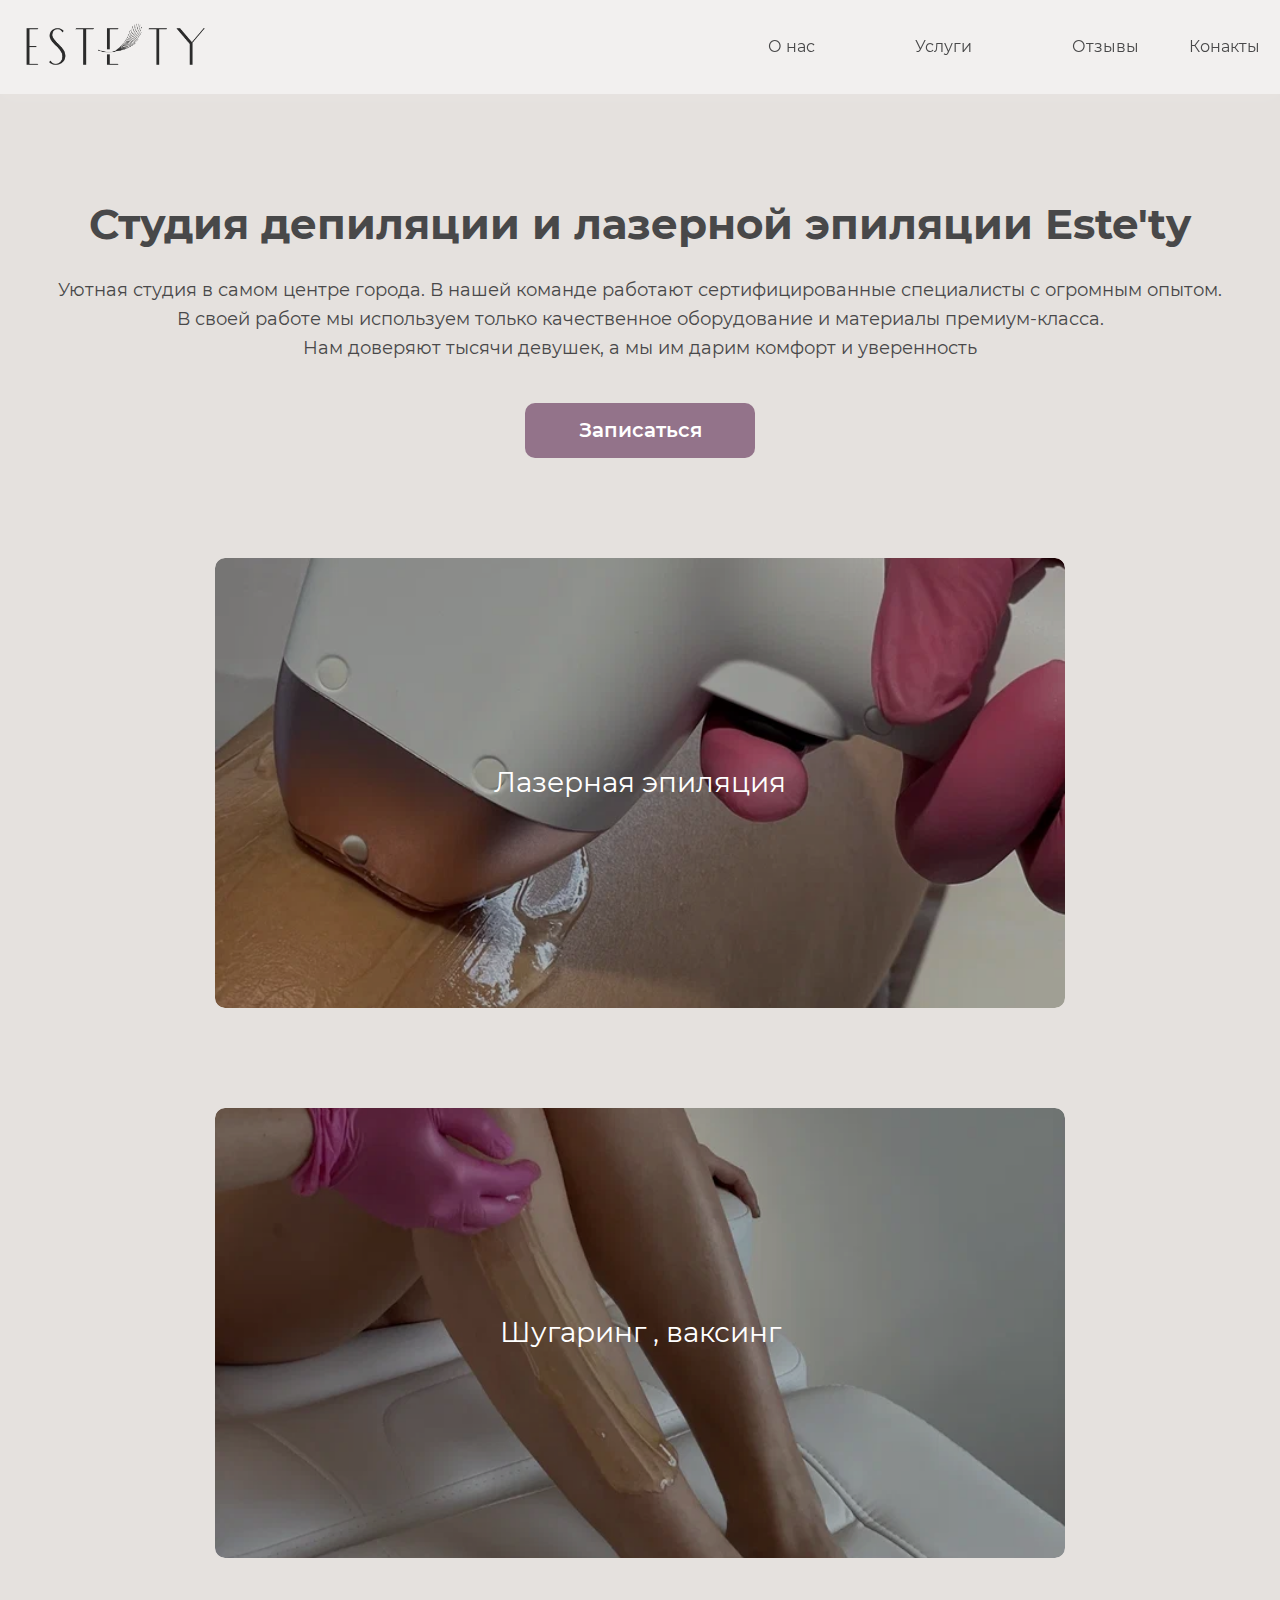
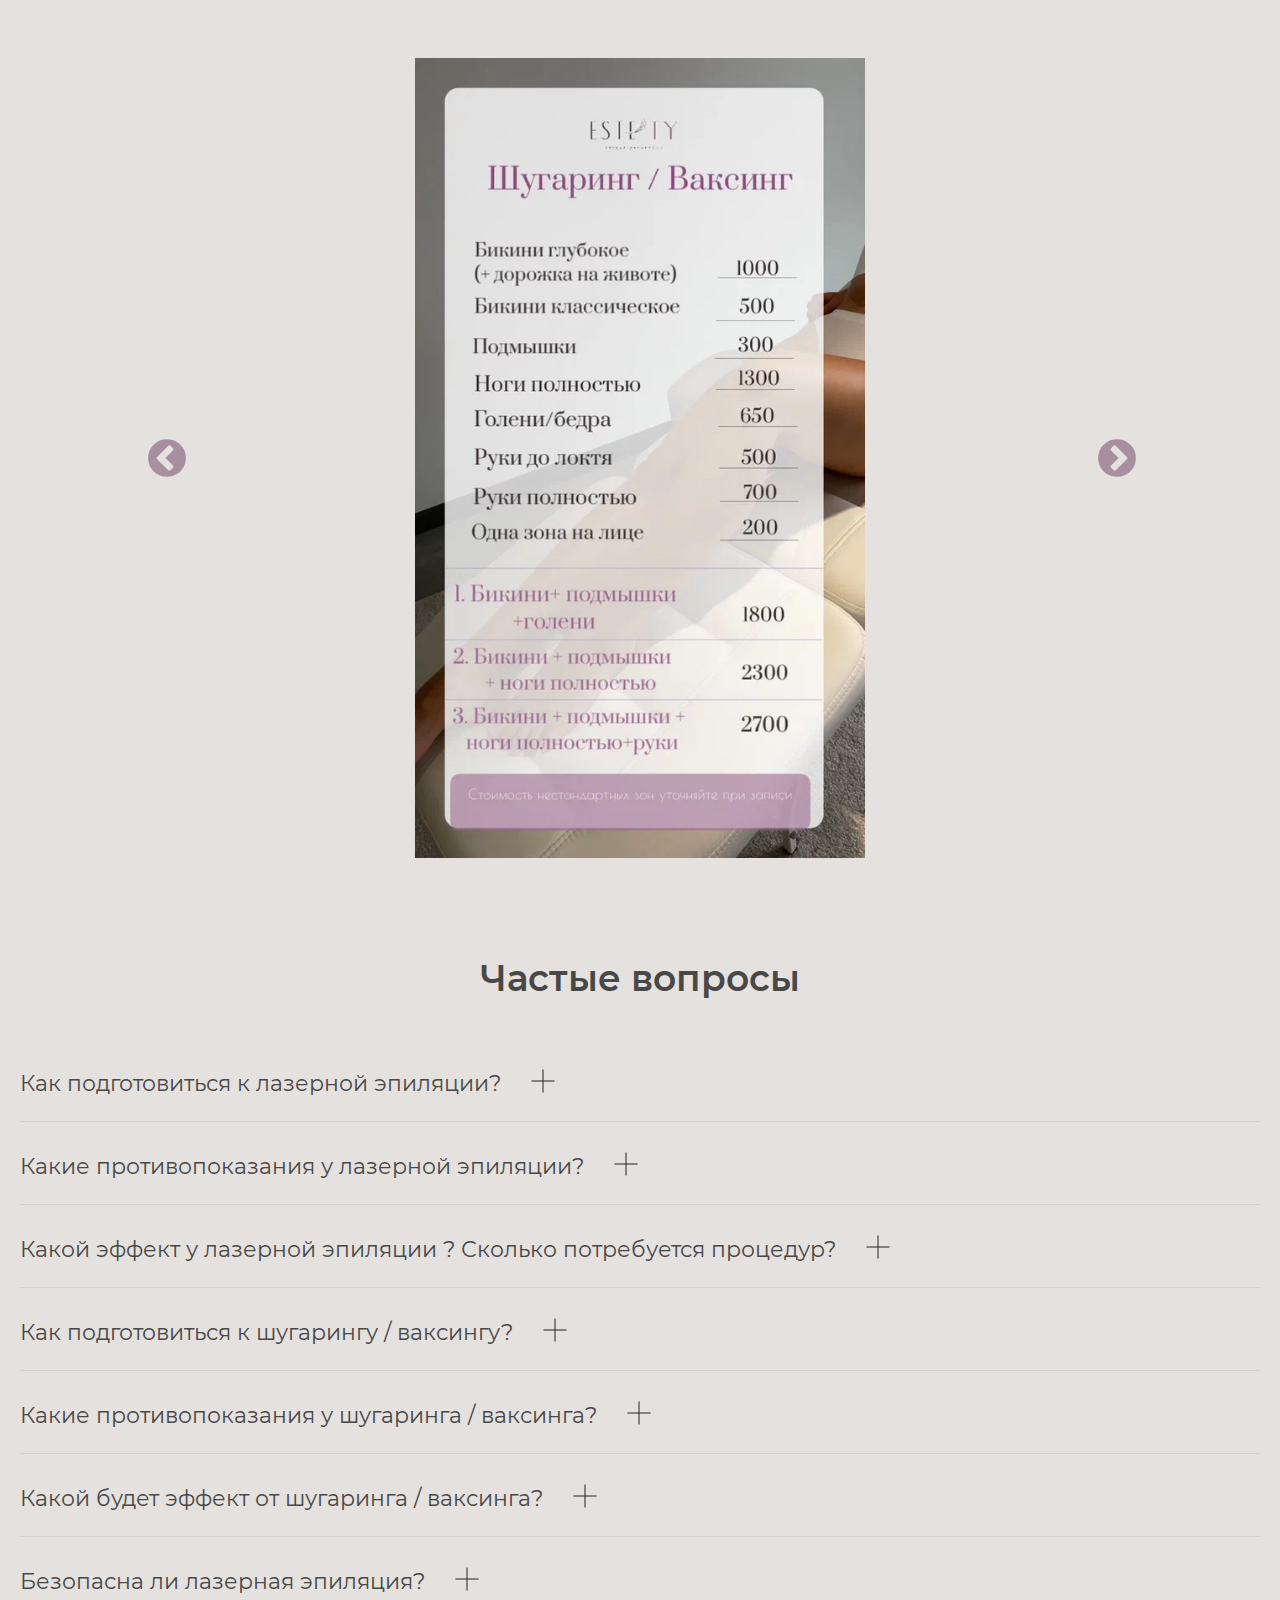
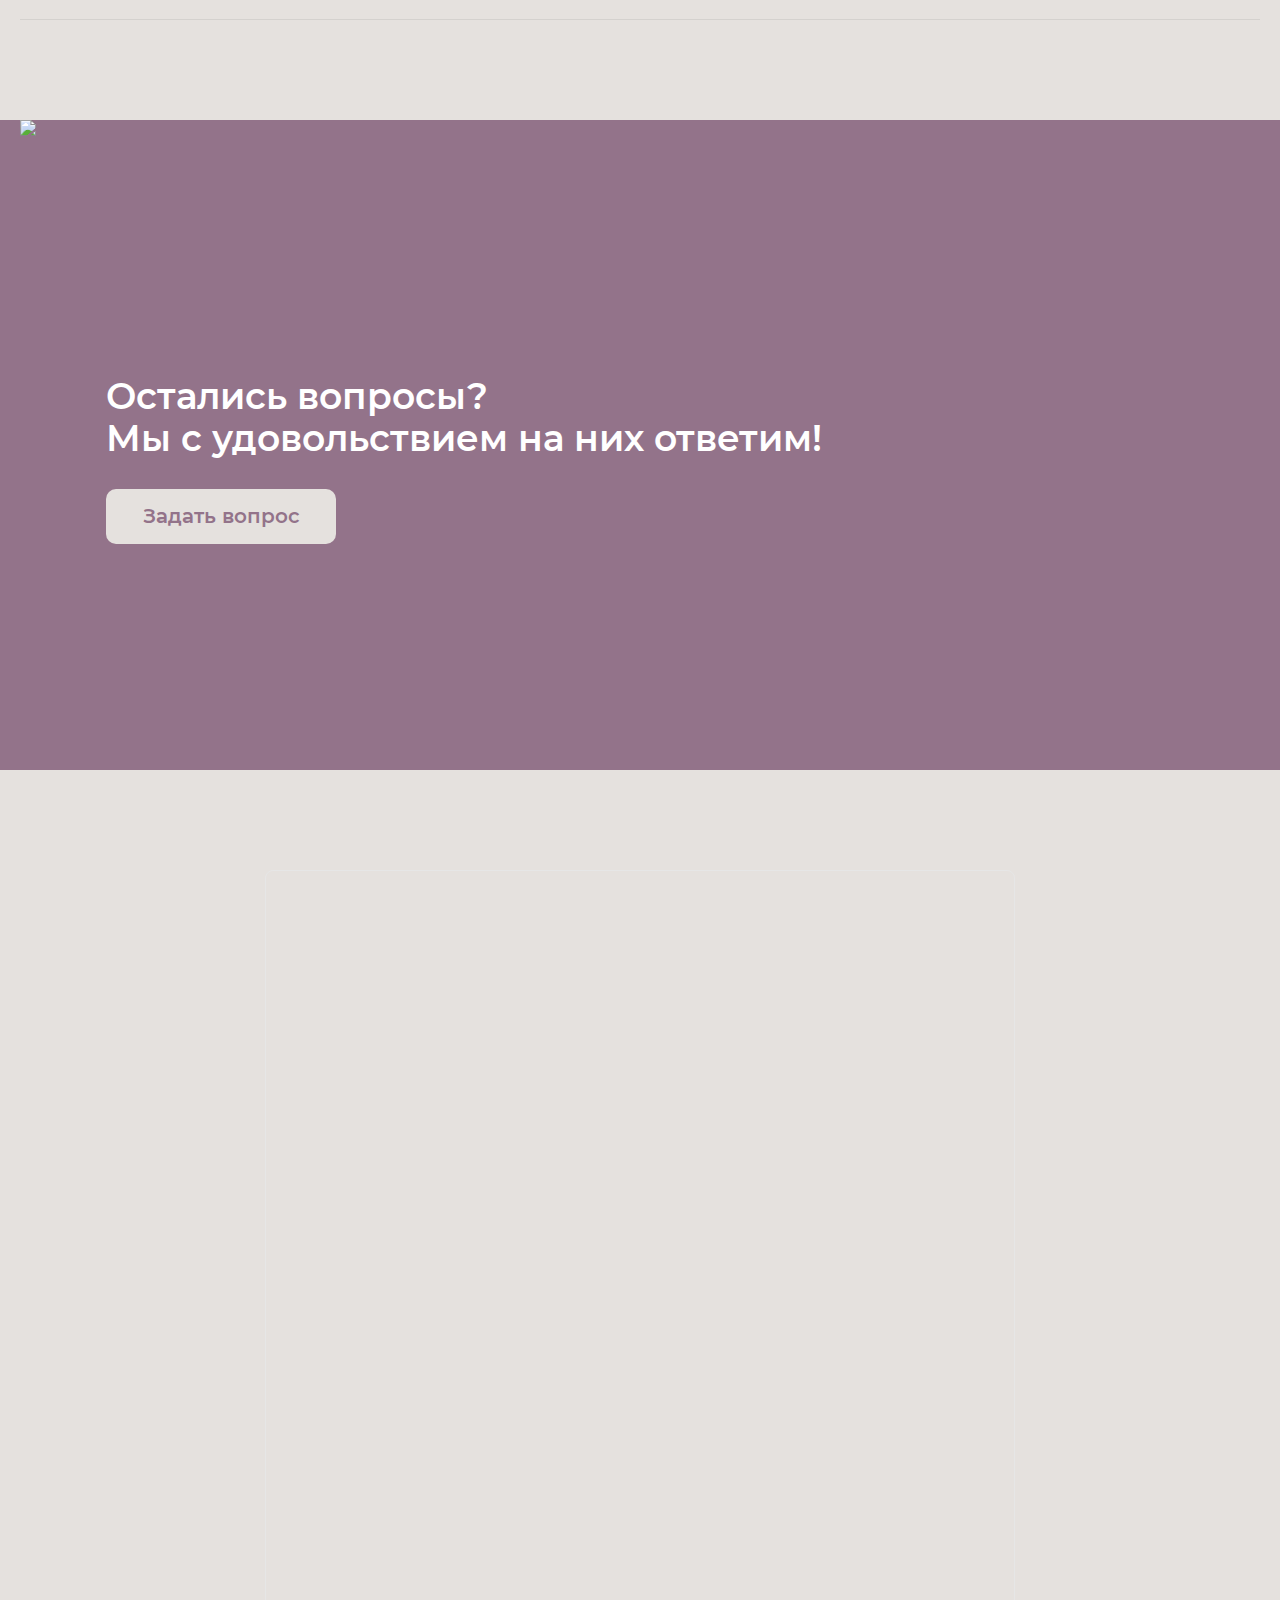
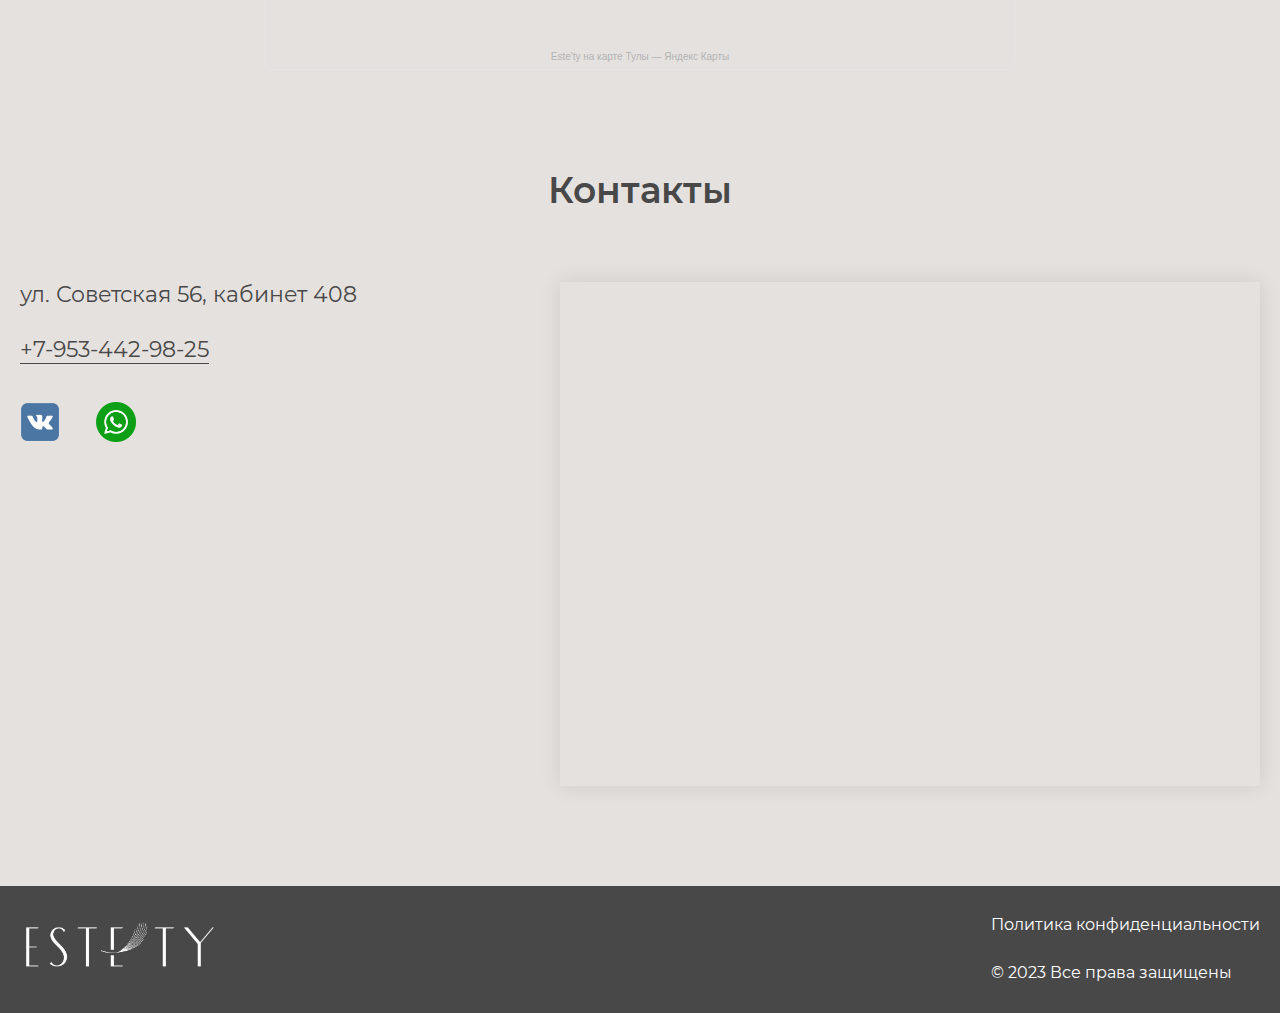
==== index.html @ cccece6a "fix" ====
<!DOCTYPE html>
<html lang="ru">
<head>
	<meta content="width=device-width, initial-scale=1.0, maximum-scale=1.0, user-scalable=0" name="viewport">
	<meta http-equiv="Content-Type" content="text/html; charset=UTF-8">

	<title>Estety</title>
	
	<link rel="stylesheet" type="text/css" href="./js/lib/slick/slick.css"/>
	<link rel="stylesheet" type="text/css" href="./js/lib/slick/slick-theme.css"/>
	<link rel="stylesheet" type="text/css" href="./css/normalize.css"/>

	<link rel="stylesheet" type="text/css" href="./css/main.css"/>
		<link rel="stylesheet" type="text/css" href="./css/media.css"/>

	<script type="text/javascript" src="./js/lib/jquery-3.6.4.min.js"></script>
	<script type="text/javascript" src="./js/lib/slick/slick.min.js"></script>

	<script type="text/javascript" src="./js/main.js"></script>
</head>
<body>
<header>
	<div class="container">
		<div class="header-wrapper">
			<div class="header-logo"><img src="./images/logo.png"></div>
			<ul class="header-menu">
				<li><a href="#about">О нас</a></li>
				<li><a href="#services">Услуги</a></li>
				<li><a href="#reviews">Отзывы</a></li>
				<li><a href="#contacts">Конакты</a></li>
			</ul>
			<div class="header-burger-close"><svg role="presentation" class="t-popup__close-icon" width="23px" height="23px" viewBox="0 0 23 23" version="1.1" xmlns="http://www.w3.org/2000/svg" xmlns:xlink="http://www.w3.org/1999/xlink"><g stroke="none" stroke-width="1" fill="#fff" fill-rule="evenodd"><rect transform="translate(11.313708, 11.313708) rotate(-45.000000) translate(-11.313708, -11.313708) " x="10.3137085" y="-3.6862915" width="2" height="30"></rect><rect transform="translate(11.313708, 11.313708) rotate(-315.000000) translate(-11.313708, -11.313708) " x="10.3137085" y="-3.6862915" width="2" height="30"></rect></g></svg></div>
			<div class="header-burger">
				<span class="header-burger__line"></span>
				<span class="header-burger__line header-burger__line--center"></span>
				<span class="header-burger__line"></span>
			</div>
		</div>
		
	</div>
</header>
<main>
	<div class="container">
		<!--
		<div class="main-slider">
		  <div class="main-slider__slide"></div>
		  <div class="main-slider__slide"></div>
		  <div class="main-slider__slide"></div>
		</div>
-->

		<div class="about" id="about">
			<h1> Студия депиляции и лазерной эпиляции Este'ty</h2>
			<p class="anons">
				Уютная студия в самом центре города. В нашей команде работают сертифицированные специалисты с огромным опытом. <br> В своей работе мы используем только качественное оборудование и материалы премиум-класса. <br> Нам доверяют тысячи девушек, а мы им дарим комфорт и уверенность
			</p>
			<a href="https://n794625.yclients.com/" target="_blank" class="button">Записаться</a>
		</div>


		<div class="banner-block banner-block--laser">
			<p class="banner-block__text">Лазерная эпиляция</p>
			<img src="./images/laser.png">
		</div>

		<div class="banner-block banner-block--sugar">
			<p class="banner-block__text">Шугаринг , ваксинг</p>
			<img src="./images/sugar.png">
		</div>


		<div class="price-slider">
		  <div class="price-slider__slide"><img src="./images/price-sugar.png"></div>
		  <div class="price-slider__slide"><img src="./images/price-laser.png"></div>
		</div>


		<div class="about-more">
			<h2 class="about-more__title">Частые вопросы</h2>
				<div class="about-more__items">
					<div class="about-more__item">
						<div class="about-more__item-title">
							Как подготовиться к лазерной эпиляции?
							<div class="about-more__item-plus">
								<svg role="presentation" focusable="false" width="24px" height="24px" viewBox="0 0 24 24" xmlns="http://www.w3.org/2000/svg" xmlns:xlink="http://www.w3.org/1999/xlink"><g stroke="none" stroke-width="1px" fill="none" fill-rule="evenodd" stroke-linecap="square"><g transform="translate(1.000000, 1.000000)" stroke="#222222"><path d="M0,11 L22,11"></path><path d="M11,0 L11,22"></path></g></g></svg>
							</div>
						</div>
						<div class="about-more__item-text">
							<p>
								-﻿﻿ волоски в зоне эпиляции следует сбрить за 1-2 дня до эпиляции <br>
								- за 3-4 недели до эпиляции исключить воск , шугаринг, пинцет, эпилятор <br>
								- ﻿﻿запишитесь на то время, когда вы сможете не загорать 10-14 дней до и после процедуры <br>
								-﻿﻿ запрещены сауны, бани и бассейны в течение 2-х дней после процедуры <br>
<br>
								<b>И обязательно ознакомиться с противопоказаниями</b>
							</p>
						</div>
					</div>
					<div class="about-more__item">
						<div class="about-more__item-title">Какие противопоказания у лазерной эпиляции?
							<div class="about-more__item-plus">
								<svg role="presentation" focusable="false" width="24px" height="24px" viewBox="0 0 24 24" xmlns="http://www.w3.org/2000/svg" xmlns:xlink="http://www.w3.org/1999/xlink"><g stroke="none" stroke-width="1px" fill="none" fill-rule="evenodd" stroke-linecap="square"><g transform="translate(1.000000, 1.000000)" stroke="#222222"><path d="M0,11 L22,11"></path><path d="M11,0 L11,22"></path></g></g></svg>
							</div>
						</div>
						<div class="about-more__item-text"><p>
							<ul>
								<li><p>Онкологические заболевания и предрасположенность к ним</p> </li>
								<li><p>Сахарный диабет (кожа легко травмируется)</p></li>
								<li><p>Электрокардиостимулятор</p></li>
								<li><p>Проявление варикозной болезни на месте проведения процедуры (3-4 стадия)</p></li>
								<li><p>Острые и обострение хронических заболеваний кожи на зоне эпиляции</p></li>
								<li><p>Вирусно-инфекционные заболевания</p></li>
								<li><p>Беременность и период лактации</p></li>
								<li><p>Нарушение целостности кожных покровов, раздражение, новообразования в зоне проведения процедуры</p></li>
								<li><p>Прием антибиотиков (ждём 10 дней и более после применения)</p></li>
								<li><p>Татуировки, перманентный макияж на зоне эпиляции</p></li>
								<li><p>Гормональные нарушения (процедура будет неэффективна)</p></li>
								<li><p>Некоторые витамины для роста волос</p></li>
							</ul>
							</p>
						</div>
					</div>
				<div class="about-more__item">
					<div class="about-more__item-title">Какой эффект у лазерной эпиляции ? Сколько потребуется процедур?
						<div class="about-more__item-plus">
							<svg role="presentation" focusable="false" width="24px" height="24px" viewBox="0 0 24 24" xmlns="http://www.w3.org/2000/svg" xmlns:xlink="http://www.w3.org/1999/xlink"><g stroke="none" stroke-width="1px" fill="none" fill-rule="evenodd" stroke-linecap="square"><g transform="translate(1.000000, 1.000000)" stroke="#222222"><path d="M0,11 L22,11"></path><path d="M11,0 L11,22"></path></g></g></svg>
						</div>
					</div>
					<div class="about-more__item-text"><p>
						Эффект после лазерной эпиляции вы увидите уже после первой процедуры. Через 2-3 недели выпадет 30-40% волос. Для прохождения полного курса  потребуется в 8-12 процедур в зависимости от структуры ваших волосков.
					</p>
					</div>
				</div>
				<div class="about-more__item">
						<div class="about-more__item-title">Как подготовиться к шугарингу / ваксингу?
						<div class="about-more__item-plus">
							<svg role="presentation" focusable="false" width="24px" height="24px" viewBox="0 0 24 24" xmlns="http://www.w3.org/2000/svg" xmlns:xlink="http://www.w3.org/1999/xlink"><g stroke="none" stroke-width="1px" fill="none" fill-rule="evenodd" stroke-linecap="square"><g transform="translate(1.000000, 1.000000)" stroke="#222222"><path d="M0,11 L22,11"></path><path d="M11,0 L11,22"></path></g></g></svg>
						</div>
						</div>
						<div class="about-more__item-text"><p>
							Для качественной депиляции и идеального удаления волос требуется отрастить волоски  5-7 мм.
	Придётся подождать 14 дней для бикини/ножек и 5-7 дней для подмышек. Тяжело отращивать только в первый раз. Затем отрастание волос будет происходит менее заметно, потому что волоски будут редкими и тонкими. Также перестаем отшелушивать кожу за 3 дня до процедуры скрабами, мочалками, щетками, а также откажитесь от использования дезодоранта, кремов, масел и увлажняющих гелей для душа в день процедуры.
						</p>
					</div>
				</div>
					<div class="about-more__item">
						<div class="about-more__item-title">Какие противопоказания у шугаринга / ваксинга?
						<div class="about-more__item-plus">
							<svg role="presentation" focusable="false" width="24px" height="24px" viewBox="0 0 24 24" xmlns="http://www.w3.org/2000/svg" xmlns:xlink="http://www.w3.org/1999/xlink"><g stroke="none" stroke-width="1px" fill="none" fill-rule="evenodd" stroke-linecap="square"><g transform="translate(1.000000, 1.000000)" stroke="#222222"><path d="M0,11 L22,11"></path><path d="M11,0 L11,22"></path></g></g></svg>
						</div>
						</div>
						<div class="about-more__item-text"><p>
						<ul>
							<li><p>Нарушение целостности кожных покровов (Ожоги, раны, язвы, дерматиты в стадии обострения)</p></li>
							<li><p>Патологии беременности, связанные с гипертонусом матки</p></li>
							<li><p>Первый триместр беременности, если ранеее не делали депиляцию</p></li>
							<li><p>Сахарный диабет</p></li>
							<li><p>Варикозное расширение вен 3й и 4й стадии</p></li>
							<li><p>Увеличенные лимфоузлы в эпилируемой зоне</p></li>
						</ul>
							 
						</p>
					</div>
				</div>
			</div>
			<div class="about-more__item">
						<div class="about-more__item-title">Какой будет эффект от шугаринга / ваксинга?
						<div class="about-more__item-plus">
							<svg role="presentation" focusable="false" width="24px" height="24px" viewBox="0 0 24 24" xmlns="http://www.w3.org/2000/svg" xmlns:xlink="http://www.w3.org/1999/xlink"><g stroke="none" stroke-width="1px" fill="none" fill-rule="evenodd" stroke-linecap="square"><g transform="translate(1.000000, 1.000000)" stroke="#222222"><path d="M0,11 L22,11"></path><path d="M11,0 L11,22"></path></g></g></svg>
						</div>
						</div>
						<div class="about-more__item-text"><p>
						Эффект от шугаринга вы увидите сразу - мы удаляем волос вместе с корнем, и он не растёт на протяжении 2-4 недель. После вы заметите, что уже с первой процедуры волосков стало минимум на 30% меньше, и они будут отрастать более тонкими и мягкими.
							 
						</p>
					</div>
			</div>
		
			<div class="about-more__item">
				<div class="about-more__item-title">Безопасна ли лазерная эпиляция?
						<div class="about-more__item-plus">
							<svg role="presentation" focusable="false" width="24px" height="24px" viewBox="0 0 24 24" xmlns="http://www.w3.org/2000/svg" xmlns:xlink="http://www.w3.org/1999/xlink"><g stroke="none" stroke-width="1px" fill="none" fill-rule="evenodd" stroke-linecap="square"><g transform="translate(1.000000, 1.000000)" stroke="#222222"><path d="M0,11 L22,11"></path><path d="M11,0 L11,22"></path></g></g></svg>
						</div>
				</div>
				<div class="about-more__item-text"><p>
					ДА, лазерная эпиляция на диодном лазере безопасна для вашего здоровья. 
					<br><br>
					Диодный лазер имеет длину 808нм, что относит его к инфракрасному излучению. Науке не известны какие-либо негативные последствия влияния инфракрасного излучения на организм человека. Оно не имеет ничего общего ни с ультрафиолетовым излучением, ни с рентгеновским. 
					<br><br>
					Воздействие лазера находится в пределах 3-5 мм, глубже волосяного фолликула лазер не проникает, то есть на глубокие клетки эпидермиса, и уж тем более фертильность или состояние внутренних органов лазерная эпиляция повлиять не может. 
					 
				</p>
				</div>
			</div>
			</div>
	</div>
	</div>

	<div class="questions">
		<div class="questions__wrapper container">
			<div class="questions__image">
				<img src="./images/julia.jpg">
			</div>
			<div class="questions__content">
				<h2 class="questions__title">Остались вопросы? <br> Мы с удовольствием на них ответим!</h2>
				<a href="https://wa.me/79534429825" target="_blank" class="button button--call">Задать вопрос</a>
			</div>
		</div>
	</div>
	
	<div class="container" id="reviews">
				<div style="margin: 0 auto;height:800px;overflow:hidden;position:relative;" class="ya-reviews">
			<iframe style="width:100%;height:100%;border:1px solid #e6e6e6;border-radius:8px;box-sizing:border-box" src="https://yandex.ru/maps-reviews-widget/164035933252?comments"></iframe><a href="https://yandex.ru/maps/org/este_ty/164035933252/" target="_blank" style="box-sizing:border-box;text-decoration:none;color:#b3b3b3;font-size:10px;font-family:YS Text,sans-serif;padding:0 20px;position:absolute;bottom:8px;width:100%;text-align:center;left:0;overflow:hidden;text-overflow:ellipsis;display:block;max-height:14px;white-space:nowrap;padding:0 16px;box-sizing:border-box">Este'ty на карте Тулы — Яндекс Карты</a>
		</div>
	</div>

	<div class="container">
		<div class="contacts">
			<h2>Контакты</h2>
			<div class="contacts__content">
				<div class="contacts__address">
					<div class="contacts__address-text">ул. Советская 56, кабинет 408</div>
					<div class="container__tel"><a href="tel:+79534429825">+7-953-442-98-25</a></div>
			
					<a href="https://vk.com/estety71" target="_blank" class="contacts__icon"><img src="./images/vk.png"></a>
					<a href="https://wa.me/79534429825" target="_blank" class="contacts__icon"><img src="./images/wa.png"></a>
				</div>
			<div style="box-shadow: 0px 0px 20px 0px rgba(0, 0, 0, 0.1);">
				<iframe src="https://yandex.ru/map-widget/v1/?um=constructor%3Ae27336c1263eff4051b55c9570c02c8001396f7e6d663c7690478b06a2aec391&amp;source=constructor" width="700" height="500" frameborder="0"></iframe>
			</div>
			</div>
		</div>
		</div>
	</div>
</main>
<footer>
<div class="container">
	<div class="footer__wrapper">
		<div>
		<img src="./images/logo-white.png">
	</div>

	<div>
		<a href="./politica.html" class="footer__politica" target="_blank">Политика конфиденциальности</a>
		<div>© 2023 Все права защищены</div>
	</div>
	</div>
</div>
</footer>
<div class="popup-back popup-back--laser">
	<div class="popup-close">
		<svg role="presentation" class="t-popup__close-icon" width="23px" height="23px" viewBox="0 0 23 23" version="1.1" xmlns="http://www.w3.org/2000/svg" xmlns:xlink="http://www.w3.org/1999/xlink"><g stroke="none" stroke-width="1" fill="#fff" fill-rule="evenodd"><rect transform="translate(11.313708, 11.313708) rotate(-45.000000) translate(-11.313708, -11.313708) " x="10.3137085" y="-3.6862915" width="2" height="30"></rect><rect transform="translate(11.313708, 11.313708) rotate(-315.000000) translate(-11.313708, -11.313708) " x="10.3137085" y="-3.6862915" width="2" height="30"></rect></g></svg>
	</div>
	
	<div class="popup-content popup-content--laser">
		<div class="popup-content__wrapper">
			<div class="popup-content__text">
			<h2>Лазерная эпиляция</h2>
			<p>
			Лазерная эпиляция в нашей студии проводится на одном из самых мощных аппаратов в городе ADSS fg2000d+. <br> Мы не экономим на вспышках, поэтому можем вам гарантировать результат уже после первой процедуры. Процедура проходит легко и безболезненно, параметры подбираются индивидуально, а мощная система охлаждения позволит расслабиться во время процедуры.
			</p>
			<a href="https://n794625.yclients.com/" target="_blank" class="button">Записаться</a>
		</div>
		<img src="./images/laser-2.png">
		</div>
	</div>
</div>

<div class="popup-back popup-back--sugar">
	<div class="popup-close">
		<svg role="presentation" class="t-popup__close-icon" width="23px" height="23px" viewBox="0 0 23 23" version="1.1" xmlns="http://www.w3.org/2000/svg" xmlns:xlink="http://www.w3.org/1999/xlink"><g stroke="none" stroke-width="1" fill="#fff" fill-rule="evenodd"><rect transform="translate(11.313708, 11.313708) rotate(-45.000000) translate(-11.313708, -11.313708) " x="10.3137085" y="-3.6862915" width="2" height="30"></rect><rect transform="translate(11.313708, 11.313708) rotate(-315.000000) translate(-11.313708, -11.313708) " x="10.3137085" y="-3.6862915" width="2" height="30"></rect></g></svg>
	</div>

	<div class="popup-content popup-content--sugar">
		<div class="popup-content__wrapper">
			<div class="popup-content__text">
			<h2>Шугаринг, ваксинг</h2>
			<p>
			Нежелательные волоски удаляются сахарной пастой или воском вместе с корнем, что позволяет обеспечить гладкость кожи на 3-4 недели. Уже после первого посещения количество волос сократится на 30%, а новые волоски будут расти тонкими и мягкими. Благодаря опыту наших специалистов комфортно, с минимальными неприятными ощущениями. 
			</p>
			<a href="https://n794625.yclients.com/" target="_blank" class="button">Записаться</a>
		</div>
		<img src="./images/sugar-2.png">
		</div>
	</div>
</div>

</body>
</html>
---- css/main.css ----
@font-face {
  font-weight: 400; /* Соответствует значению normal */
  font-family: Montserrat;
  src: url("../font/Montserrat-Regular.woff");
}

@font-face {
  font-weight: 600;
  font-family: Montserrat;
  src: url("../font/Montserrat-SemiBold.woff");
}

@font-face {
  font-weight: 700;
  font-family: Montserrat;
  src: url("../font/Montserrat-Bold.woff");
}

* {
	box-sizing: border-box;
}

html,
body {
	background: #e5e1de;
	color: #484849;
	font-family: Montserrat, Helvetica, Roboto, Arial, sans-serif;
	font-size: 16px;
	min-width: 320px;
	overflow-x: hidden;
	position: relative;
}

h1 {
	font-weight: 700;
	font-size: 42px;
}

h2 {
	font-weight: 600;
	font-size: 36px;
}

p {
	font-size: 16px;
	line-height: 1.4;
}

p.anons {
	font-size: 18px;
	line-height: 1.6;
}

header {
	position: fixed;
	width: 100%;
	top: 0;
	left: 0;
	margin: 0 auto;
	z-index: 50;
	box-shadow: 0 4px 20px rgba(255, 255, 255,.1);
}

header::before {
	content: '';
	position: absolute;
	left: 0;
	top: 0;
	width: 100%;
	height: 100%;
	z-index: 20;
	background: rgba(255, 255, 255, 0.5);
}

main {
	margin-top: 200px;
}

.subtitle {
	text-align: center;
	margin-top: 100px;
}

.container {
	max-width: 1440px;
	width: 100%;
	padding: 0 20px;
	margin: 0 auto;
}

.header-wrapper {
	display: flex;
	align-items: center;
	justify-content: space-between;
	margin: 0 auto;
	padding: 20px 0;
	position: relative;
	z-index: 50;
}

.header-logo img {
	max-width: 190px;
	width: 100%;
}

.header-menu {
	display: flex;
	list-style: none;
	padding: 0;
	margin: 0;
}

.header-menu li:not(:last-child) {
	margin: 0 50px;
}

.header-menu a {
	text-decoration: none;
	color: #484849;
	transition: 0.3s;
}

.header-menu a:hover {
	color: #93738a;
}

.header-burger__line {
	width: 22px;
	height: 2px;
	display: block;
	background: #484849;
}

.header-burger__line--center {
	margin: 4px 0;
}

.header-burger-close {
	display: none;
}

.header-burger-close.visible {
	display: block;
	position: fixed;
	right: 15px;
	top: 15px;
	z-index: 60;
}

.main-slider {
	width: 1440px;
	width: 100%;
	height: 200px;
	margin: 100px 0;
}

.main-slider__slide {
	background: #fff;
	width: 100%;
	height: 200px;
	border-radius: 20px;
}

.price-slider {
	max-width: 940px;
	width: 100%;
	margin: 100px auto;
	height: 800px;
}

.price-slider__slide {
	height: 800px;
}

.price-slider__slide img {
	margin: auto;
    width: 100%;
    object-fit: contain;
    height: 100%;
}

.slick-arrow,
.slick-arrow::before {
	width: 40px;
	height: 40px;
	z-index: 5;
}

.slick-arrow::before {
	font-size: 44px;
	color: #93738a;
}

.about {
	text-align: center;
}

.about .button {
	margin: 40px auto 0;
}

.banner-block {
	max-width: 850px;
	width: 100%;
	height: 450px;
	margin: 100px auto;
	position: relative;
	cursor: pointer;
	display: flex;
	align-items: center;
	justify-content: center;
	border-radius: 10px;
	overflow: hidden;
}

.banner-block::before {
	content: '';
	position: absolute;
	left: 0;
	top: 0;
	width: 100%;
	height: 100%;
	background: rgba(0, 0, 0, 0.3);
	z-index: 1;
	border-radius: 10px;
}

.banner-block:hover .banner-block__text {
	transform: translateY(-10px);
}

.banner-block img {
	height: 100%;
	width: 100%;
	object-fit: cover;
	position: absolute;
	left: 0;
	top: 0;
	border-radius: 10px;
}

.banner-block__text {
	position: relative;
	z-index: 5;
	color: #000;
	transition: 0.3s;
	font-size: 28px;
	color: #fff;
}

.button {
    text-decoration: none;
    max-width: 230px;
    height: 55px;
    background: #93738a;
    color: #fff;
    border-radius: 10px;
    display: flex;
    align-items: center;
    justify-content: center;
    font-weight: 600;
    font-size: 20px;
    transition: 0.3s;
}

.button:hover {
	background: #fff;
	color: #93738a;
}

.popup-back {
	visibility: hidden;
	opacity: 0;
	width: 100%;
	height: 100%;
	position: fixed;
	left: 0;
	top: 0;
	z-index: 50;
	background-color: rgba(0, 0, 0, 0.6);
	transition: 0.3s;
}

.popup-back.open {
	visibility: visible;
	opacity: 1;
	transition: 0.3s;
}

.popup-content {
	position: fixed;
	opacity: 0;
	visibility: hidden;
	width: 100%;
	background: #fff;
	z-index: 99;
	top: 50%;
	left: 50%;
	transform: translate(-50%, -50%);
	height: 675px;
	background: #e5e1de;
}

.popup-close {
	position: fixed;
	top: 30px;
    right: 20px;
    width: 43px;
    height: 43px;
    cursor: pointer;
}

.popup-content img {
	height: 100%;
}

.popup-content__wrapper {
	display: flex;
	max-width: 1440px;
	margin: 0 auto;
	height: 100%;
	padding: 0 20px;
	align-items: center;
}

.popup-content__text {
	width: 60%;
	margin-right: 50px;
}

.popup-content__text p {
	font-size: 22px;
	margin-top: 30px;
	padding-right: 60px;
	margin-bottom: 35px;
}

.popup-content.open {
	opacity: 1;
	visibility: visible;
	z-index: 100;
}

.about-more {
	margin: 100px auto;
}

.about-more__item {
	margin: 30px 0;
	cursor: pointer;
	border-bottom: 1px solid rgba(73, 72, 72, 0.1);
	padding-bottom: 20px;
}

.about-more__item-text {
	max-height: 0;
	font-size: 0;
	display: block;
	transition: max-height 0.5s;
}

.about-more__title {
	text-align: center;
	margin-bottom: 70px;
}

.about-more__item-text p {
	font-size: 0;
}

.about-more__item-text.open {
	max-height: 950px;
	font-size: 16px;
	transition: max-height 0.5s;
}

.about-more__item-text.open p {
	font-size: 18px;
}

.ya-reviews {
	width: 750px;
}

.about-more__item-title {
	font-size: 22px;
	line-height: 30px;
	display: flex;
}

.about-more__item-plus {
	margin-left: 30px;
	transition: 0.3s;
}

.about-more__item.open .about-more__item-plus {
	transform: rotate(45deg);
}

.questions {
	background: #93738a;
	height: 650px;
	margin-bottom: 100px;
}

.questions__wrapper {
	display: flex;
	align-items: center;
	height: 100%;
}

.questions img {
	height: 100%;
}

.questions__title {
	color: #fff;
}

.questions__content {
	margin-left: 70px;
}

.questions__image {
	height: 100%;
}

.button--call {
	background: #e5e1de;
    color: #93738a;
}

.contacts {
	margin: 100px 0;
}

.contacts h2 {
	text-align: center;
	margin-bottom: 70px;
}

.contacts__content {
	display: flex;
	justify-content: space-between;
}

.contacts__address {
	font-size: 22px;
}

.container__tel {
	margin: 30px 0 40px;
}

.container__tel a {
	text-decoration: none;
	border-bottom: 1px solid;
	color: #484849;
}

.container__tel a:hover {
	color: #93738a;
}

.contacts__icon {
	width: 40px;
	height: 40px;
	display: inline-block;
	margin-right: 30px;
}

.contacts__icon img {
	width: 100%;
}

footer {
	padding: 30px 0;
	color: #fff;
	background: #484849;
}

footer img {
	max-width: 200px;
}

footer a {
	text-decoration: none;
	color: #fff;
}

.footer__politica {
	margin: 0 0 30px;
	display: block;
}

.footer__wrapper {
	display: flex;
	justify-content: space-between;
	align-items: center;
}
---- css/media.css ----
@media (min-width: 1026px) {
	.header-burger,
	.header-burger-close {
		display: none;
	}
}

@media screen and (max-width: 1025px) {
	h1 {
		font-size: 38px;
	}

	h2 {
		font-size: 32px;
	}

	.header-wrapper {
		width: 95%;
	}

	main {
		margin-top: 180px;
	}

	.header-menu {
		position: fixed;
		flex-direction: column;
	    right: 0;
	    top: 0;
	    background: white;
	    padding: 50px 0 0 30px;
	    height: 100vh;
	    z-index: 50;
	    width: 55%;
	    background: #93738a;
		transition: 0.3s;
		transform: translateX(100%);
	}

	.header-menu.open {
		transform: translateX(0);
	}

	.header-menu.open li {
		margin: 20px 0;
	}

	.header-menu.open li a {
		color: #e5e1de;
		font-size: 18px;
	}

	.popup-close {
		top: 10px;
	}

	.popup-content {
		height: 90%;
		text-align: center;
	}

	.popup-content__text {
		width: 90%;
		margin: 0;
	}

	.popup-content .button {
		margin: 30px auto;
	}

	.popup-content__wrapper {
		flex-direction: column;
	}

	.popup-content__text p {
		font-size: 16px;
		padding-right: 0;
	}

	.popup-content img {
		height: 400px;
	}

	.banner-block {
		height: 350px;
		margin: 70px auto;
	}

	.slick-next {
		right: 0;
	}

	.slick-prev {
		left: 0;
	}

	.questions__wrapper {
		flex-direction: column;
	}

	.questions {
		height: auto;
		padding-bottom: 40px;
	}

	.questions img {
		width: 100%;
	}

	.questions__content {
		margin-left: 0;
	}

	.contacts__content {
		flex-direction: column;
	}

	.contacts__address {
		margin-bottom: 50px;
	}

	.contacts iframe {
		width: 100%;
	}
}

@media screen and (max-width: 600px) {
	h1 {
		font-size: 34px;
	}

	h2 {
		font-size: 30px;
	}

	p.anons {
		font-size: 16px;
	}

	main {
		margin-top: 150px;
	}

	.popup-content img {
		height: 300px;
	}

	.header-wrapper {
		width: 91%;
	}

	.header-logo img {
		max-width: 150px;
	}

	.banner-block {
		height: 250px;
		margin: 50px auto;
	}

	.ya-reviews {
		width: 100%;
	}

	.about-more__item-title {
		font-size: 20px;
		line-height: 28px;
		display: flex;
	}

	.about-more__item-text.open p {
		font-size: 16px;
	}

	.footer__wrapper {
		flex-direction: column;
    	text-align: center;
	}

	.footer__wrapper img {
		margin-bottom: 40px;
	}
}
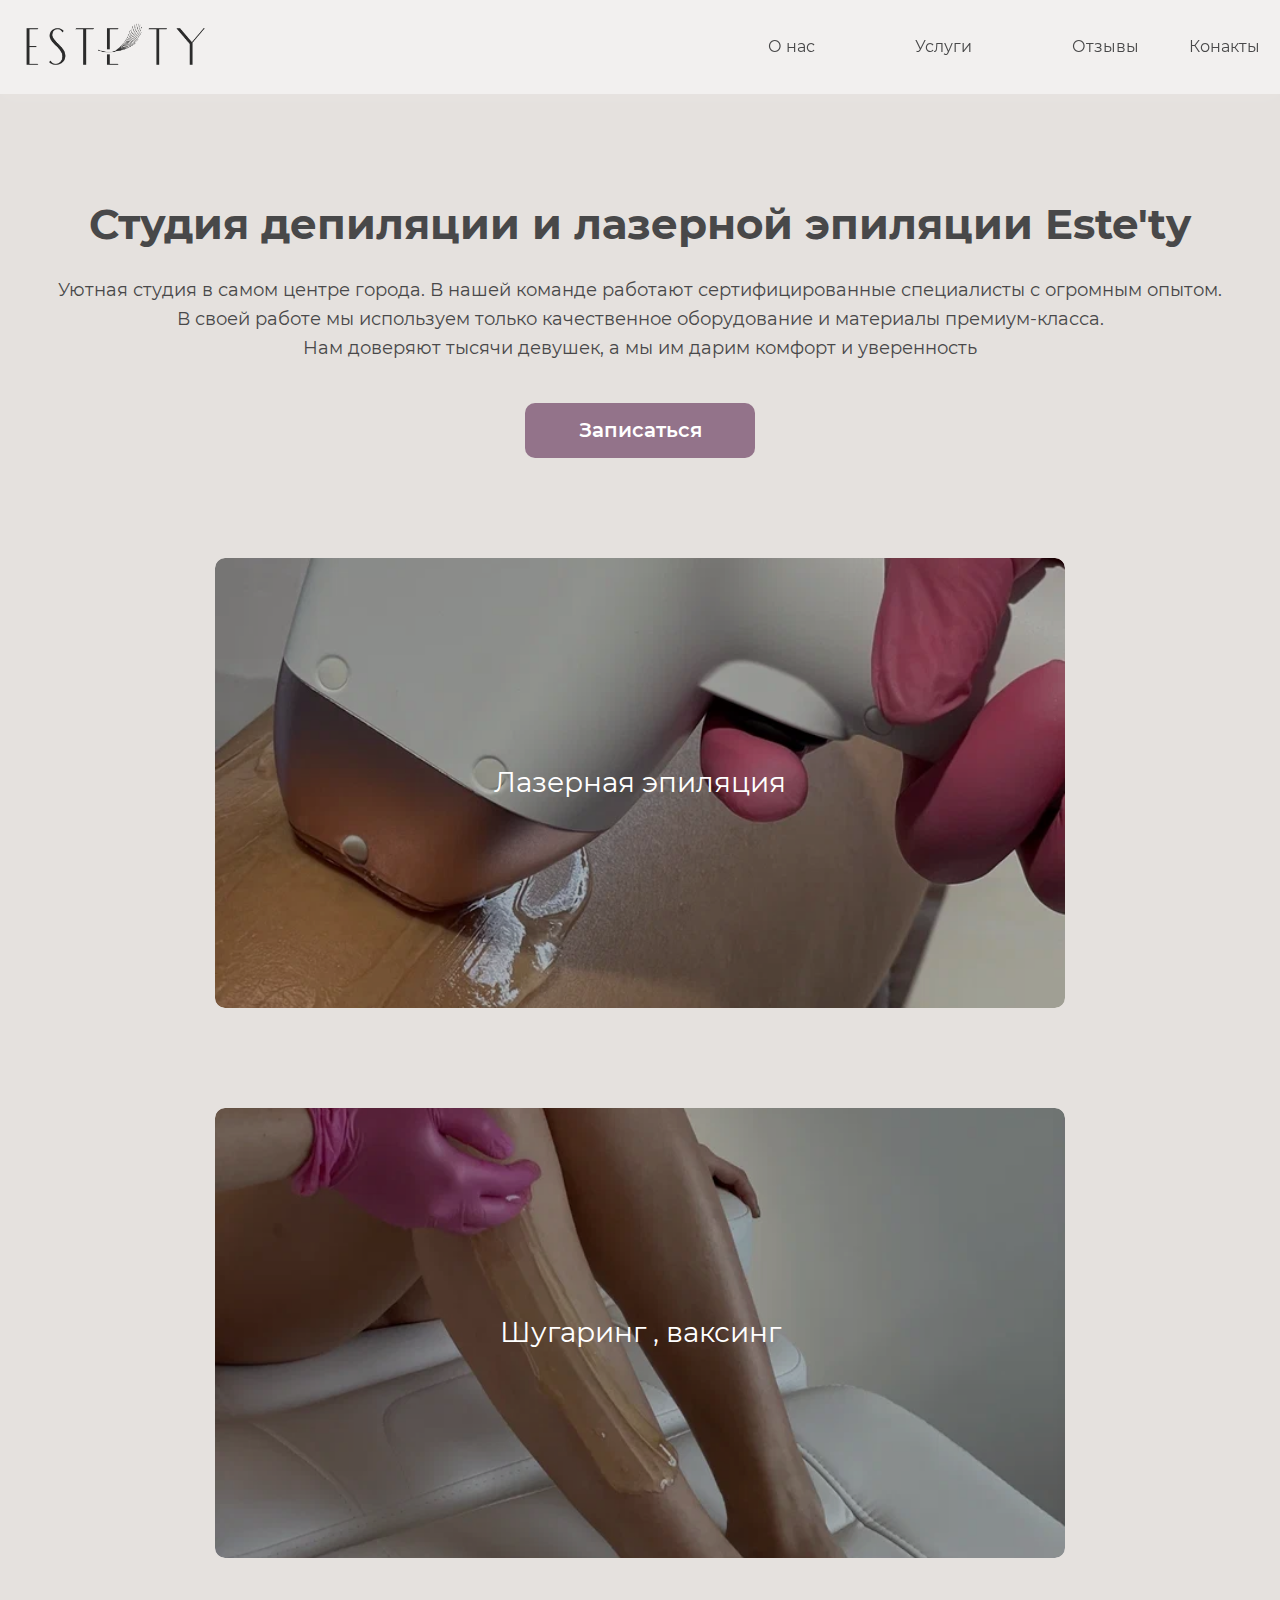
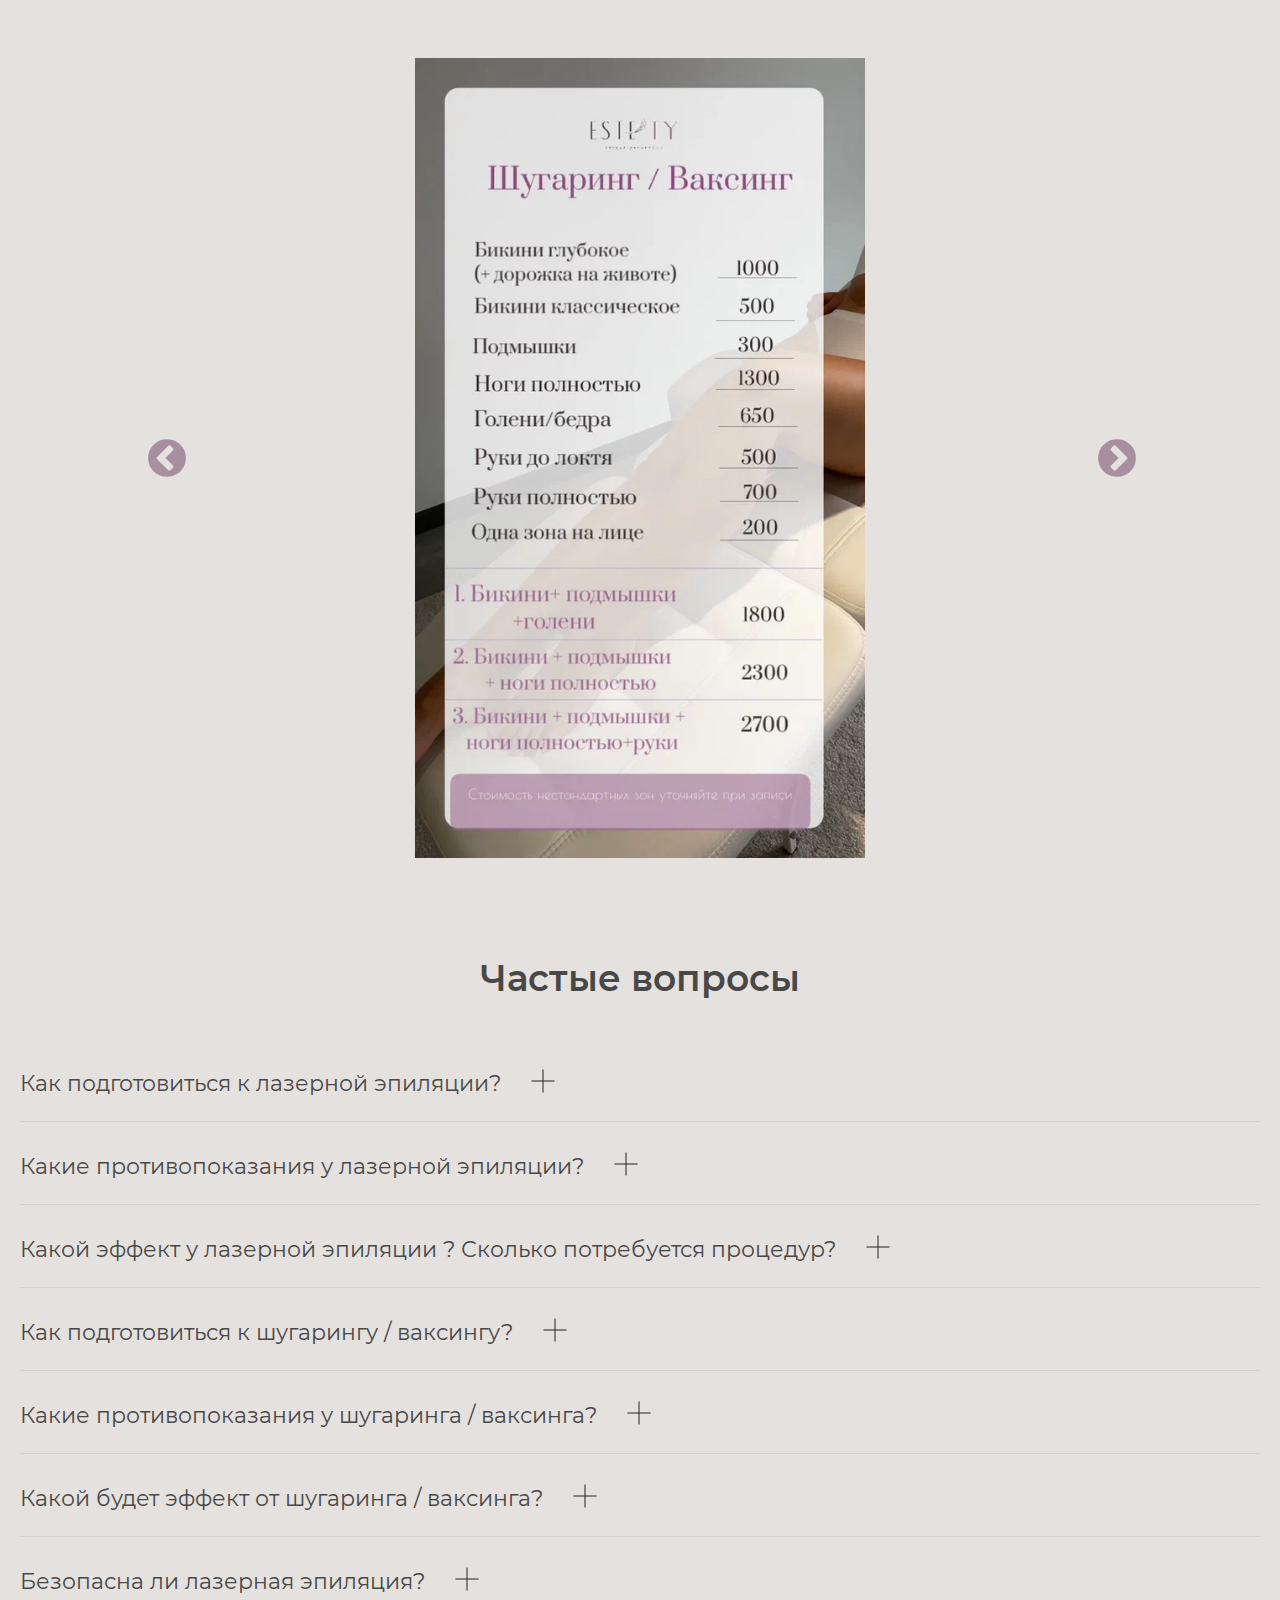
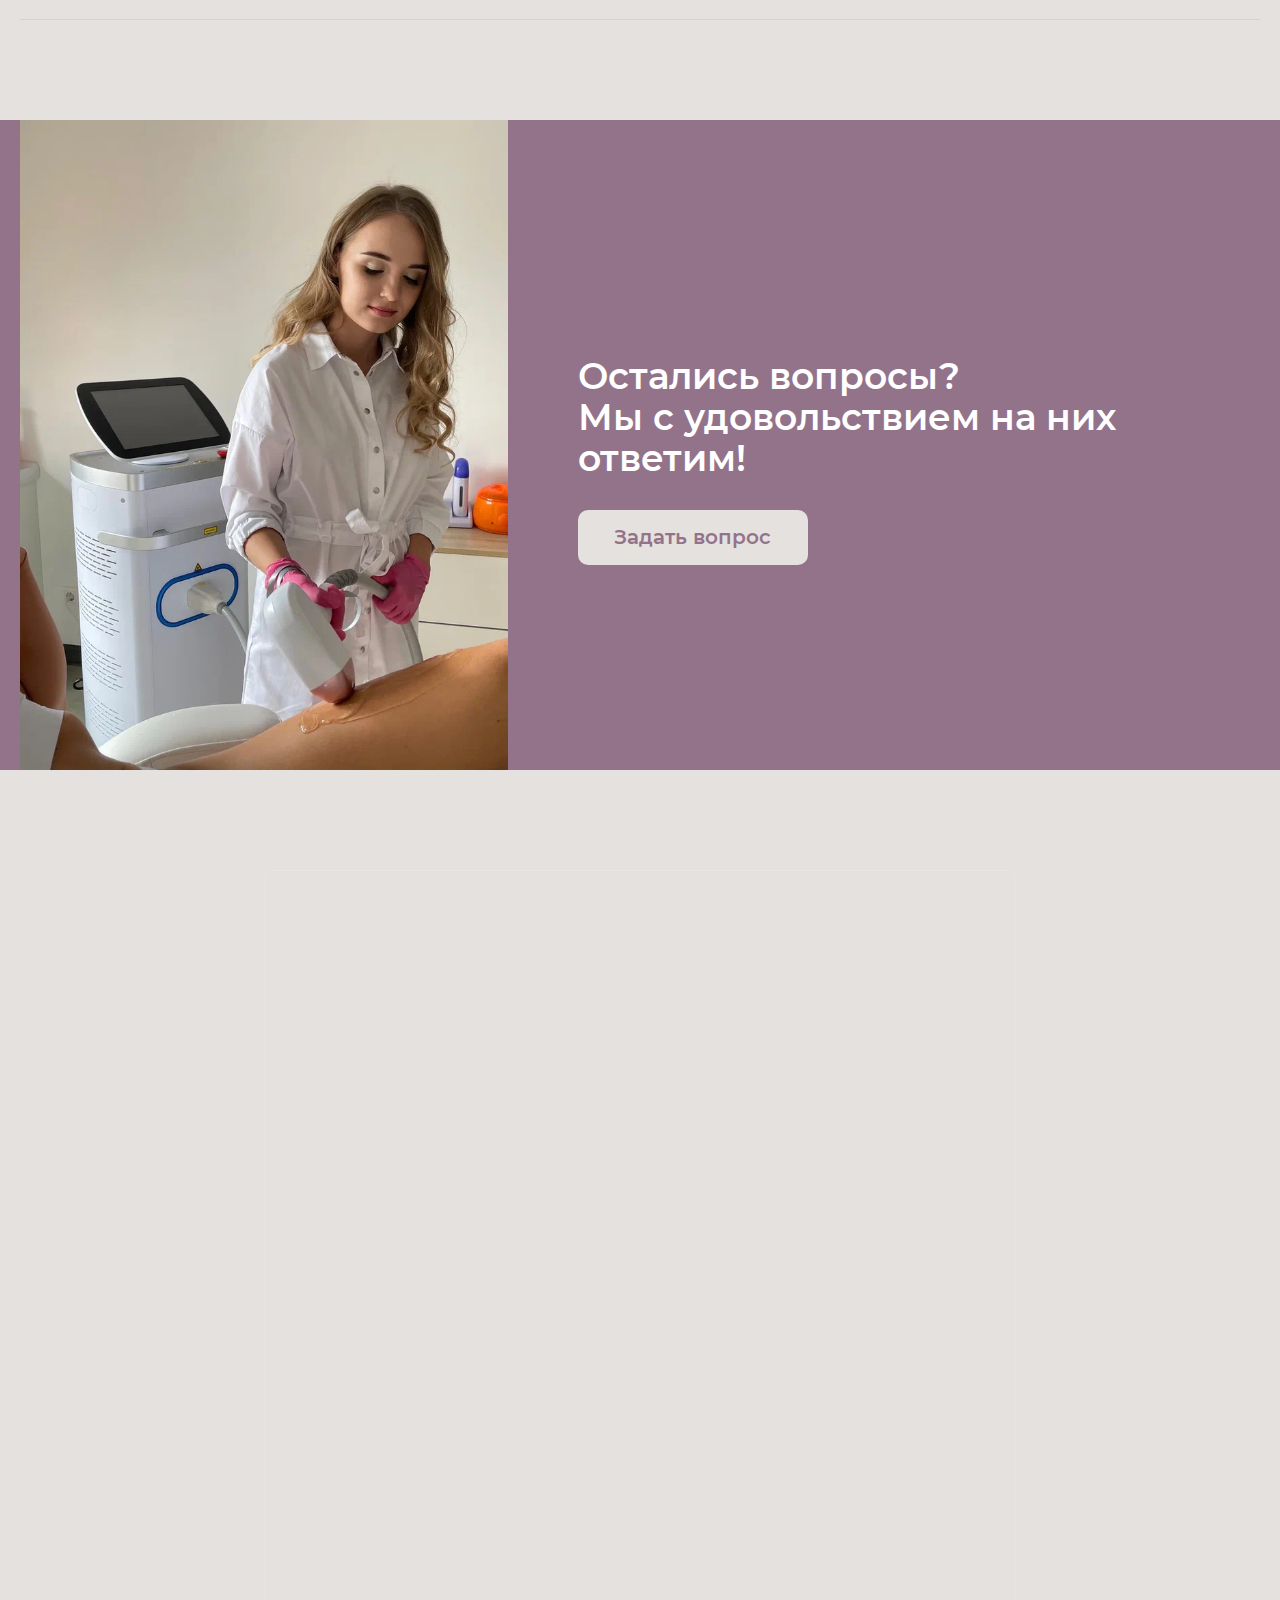
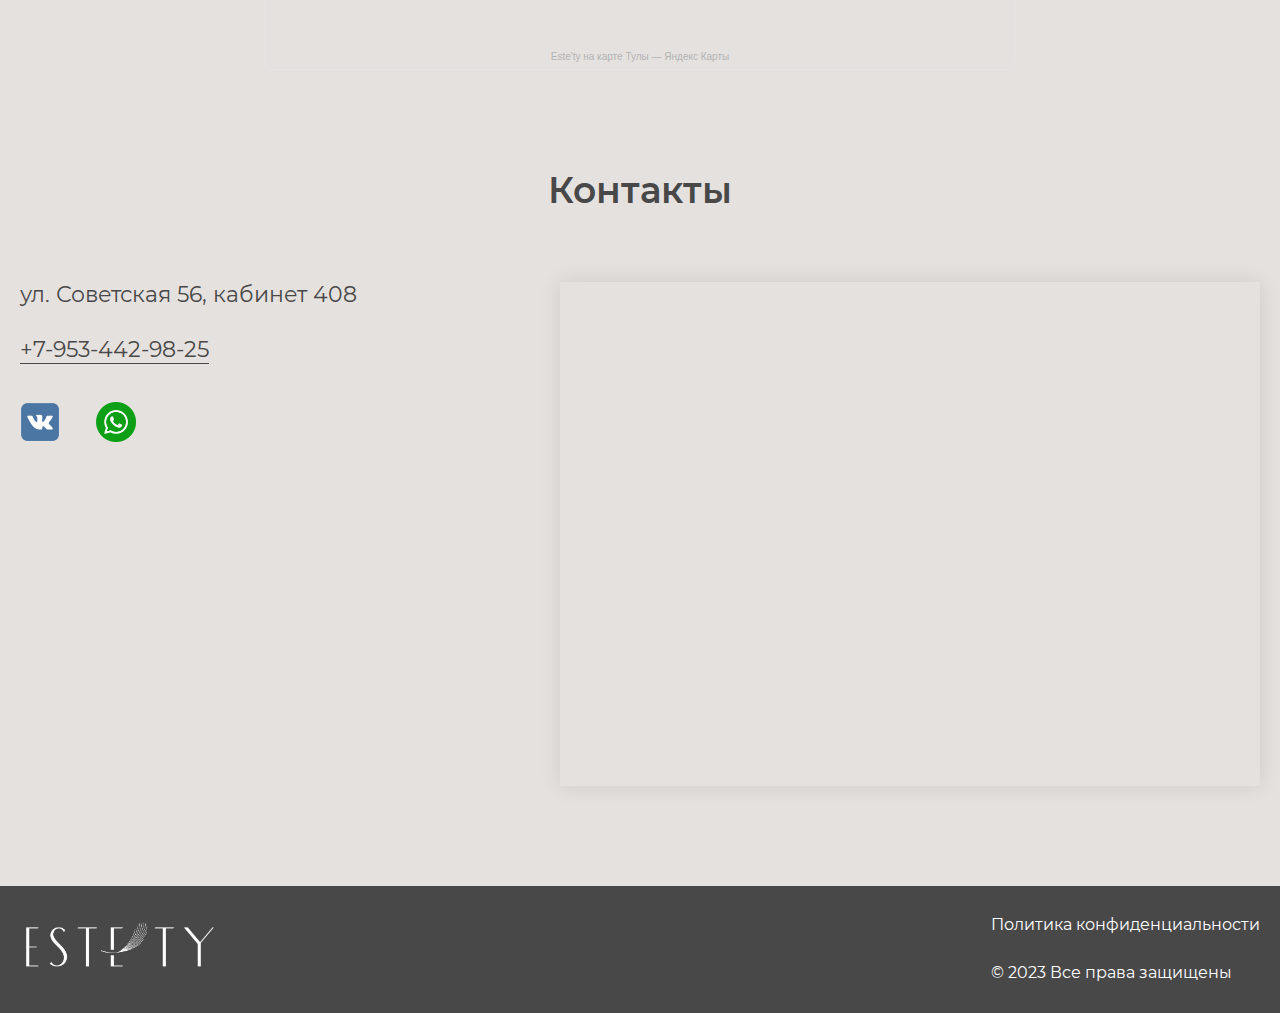
==== commit 12014e97: "fix" ====
--- a/index.html
+++ b/index.html
@@ -199,7 +199,7 @@
 	<div class="questions">
 		<div class="questions__wrapper container">
 			<div class="questions__image">
-				<img src="./images/julia.jpg">
+				<img src="./images/julia.JPG">
 			</div>
 			<div class="questions__content">
 				<h2 class="questions__title">Остались вопросы? <br> Мы с удовольствием на них ответим!</h2>
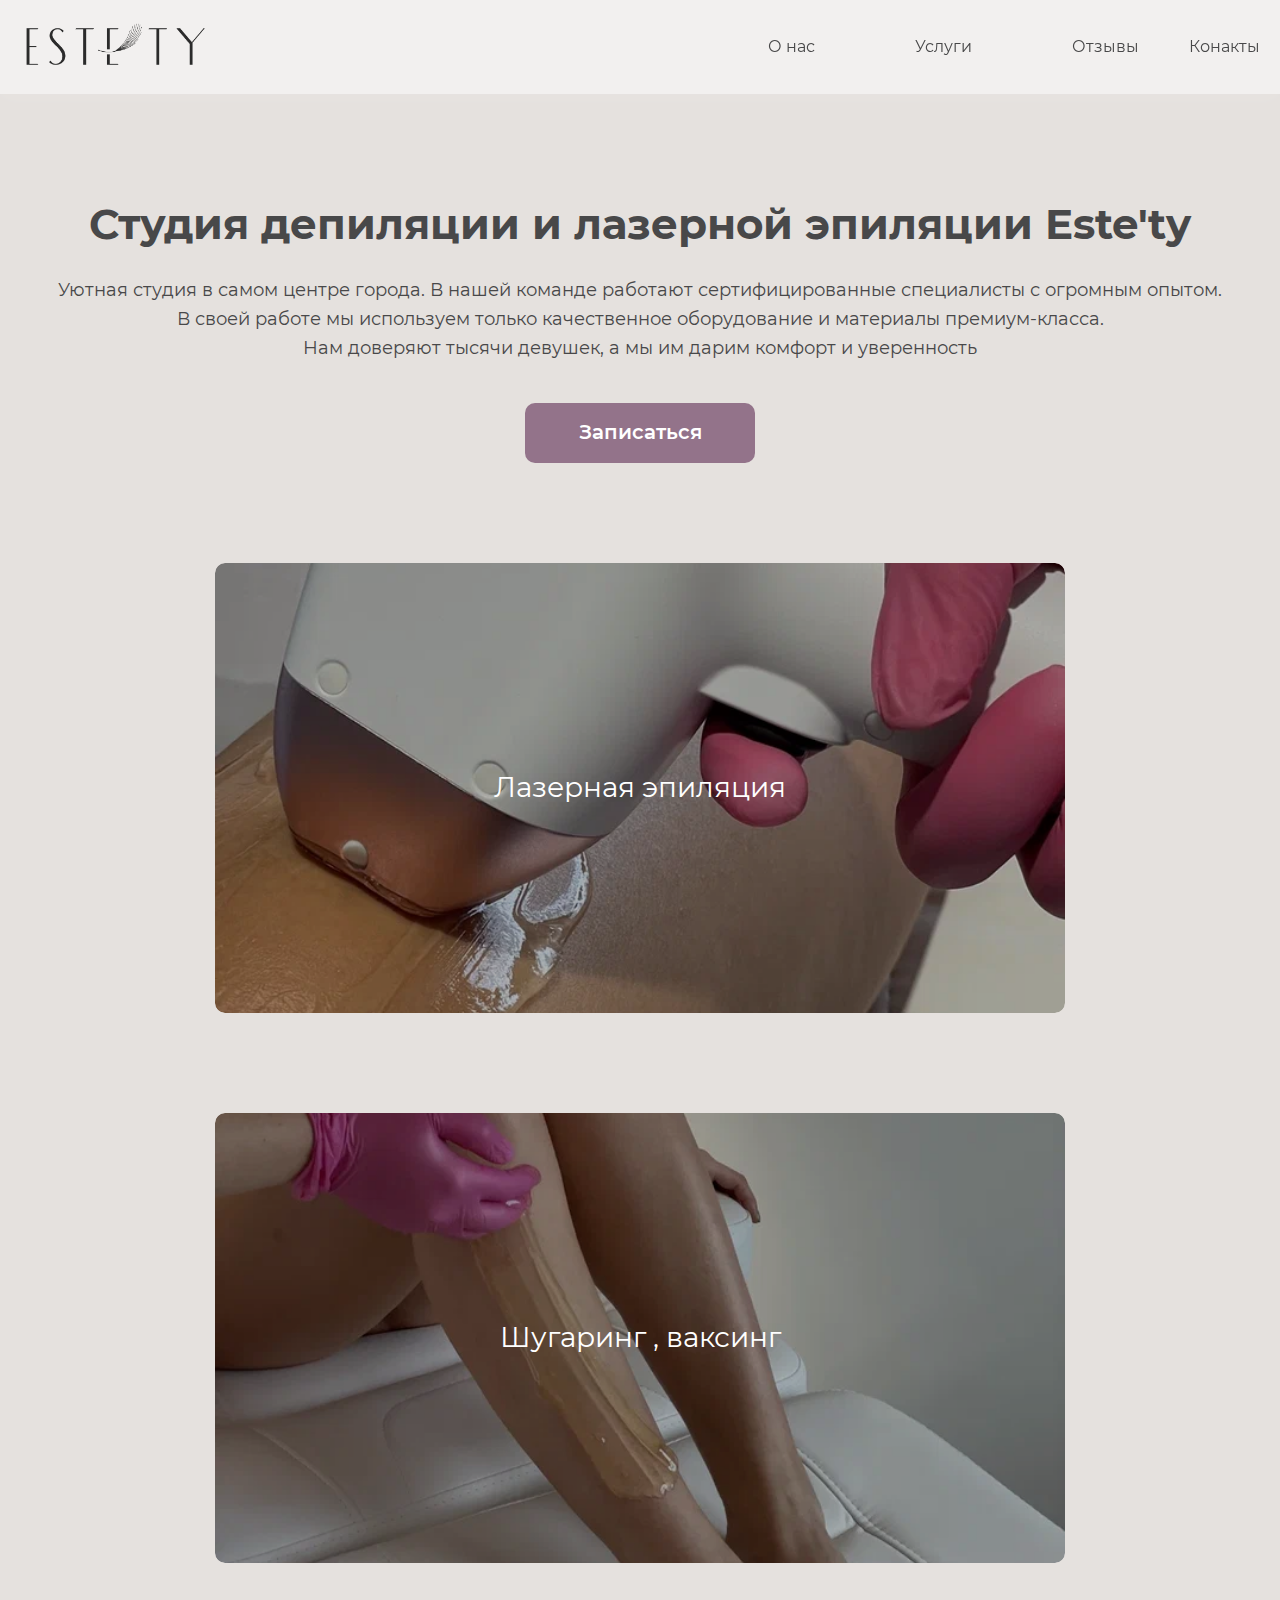
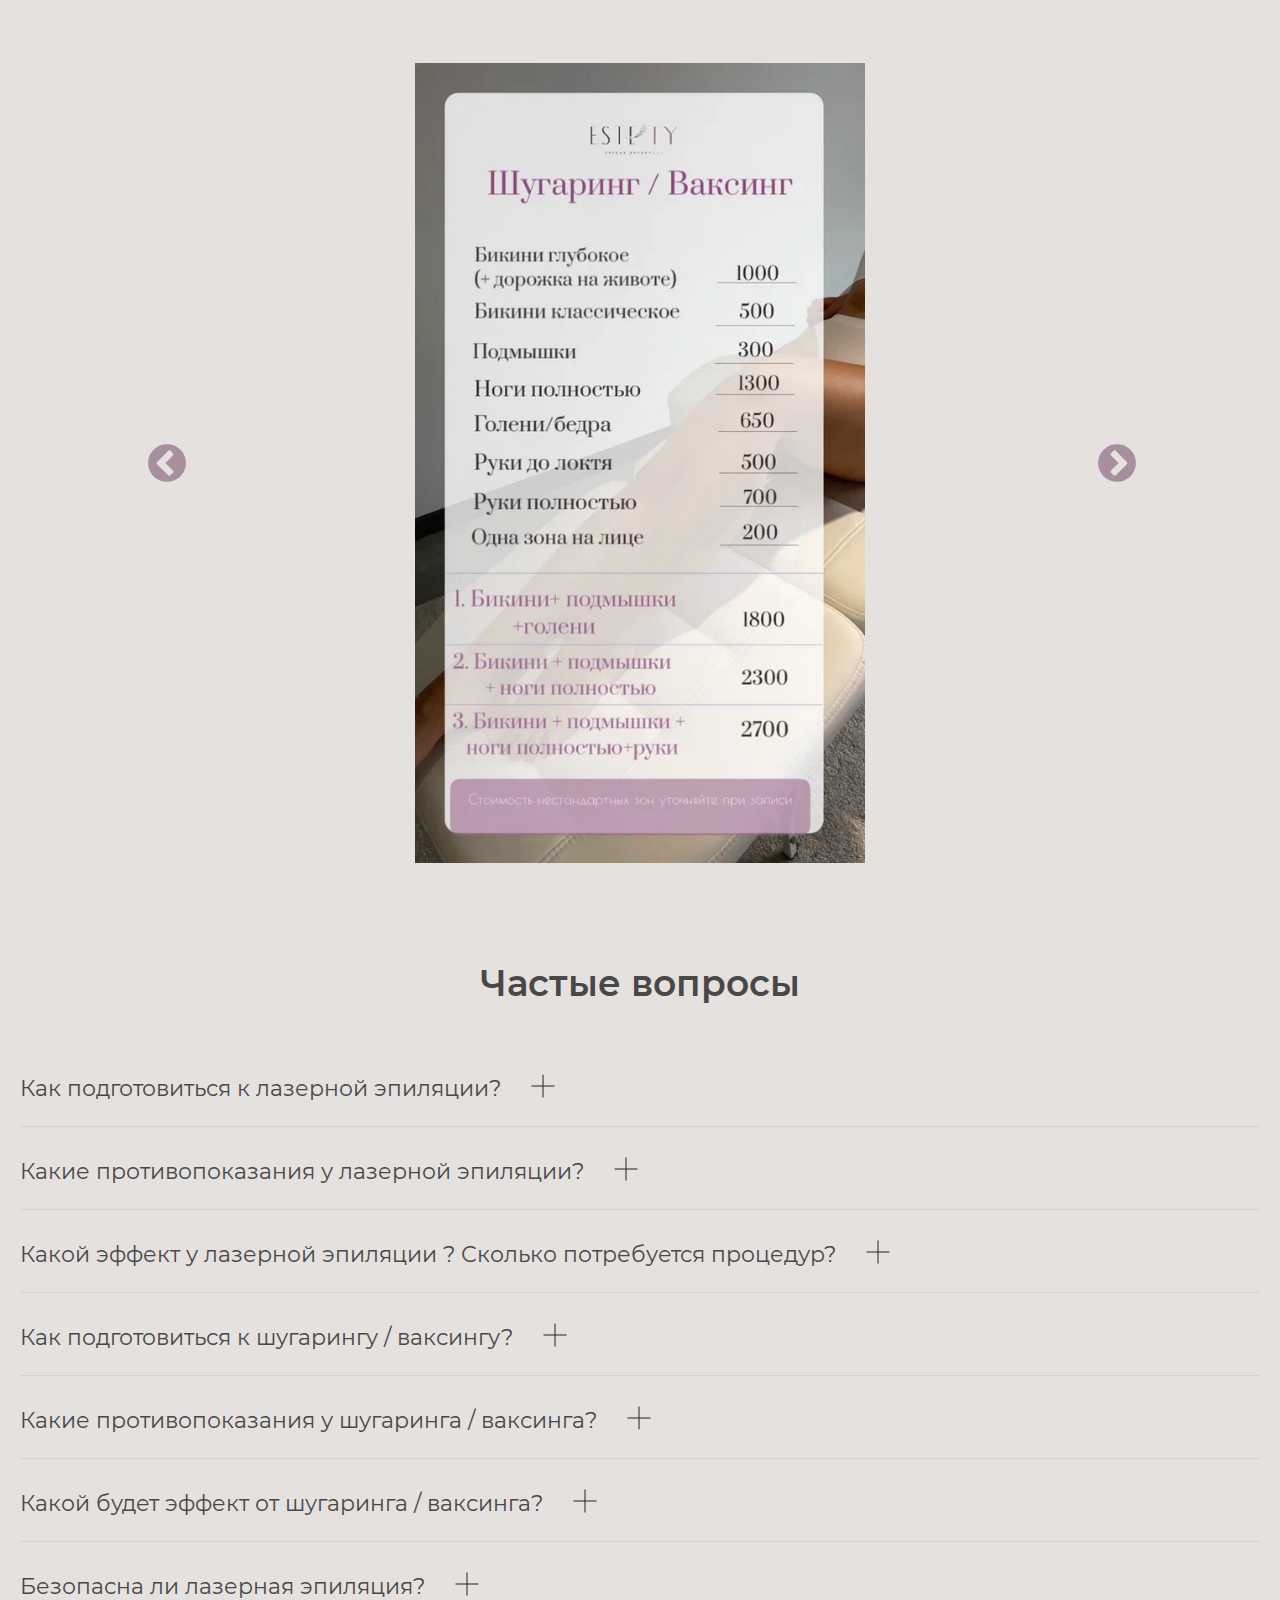
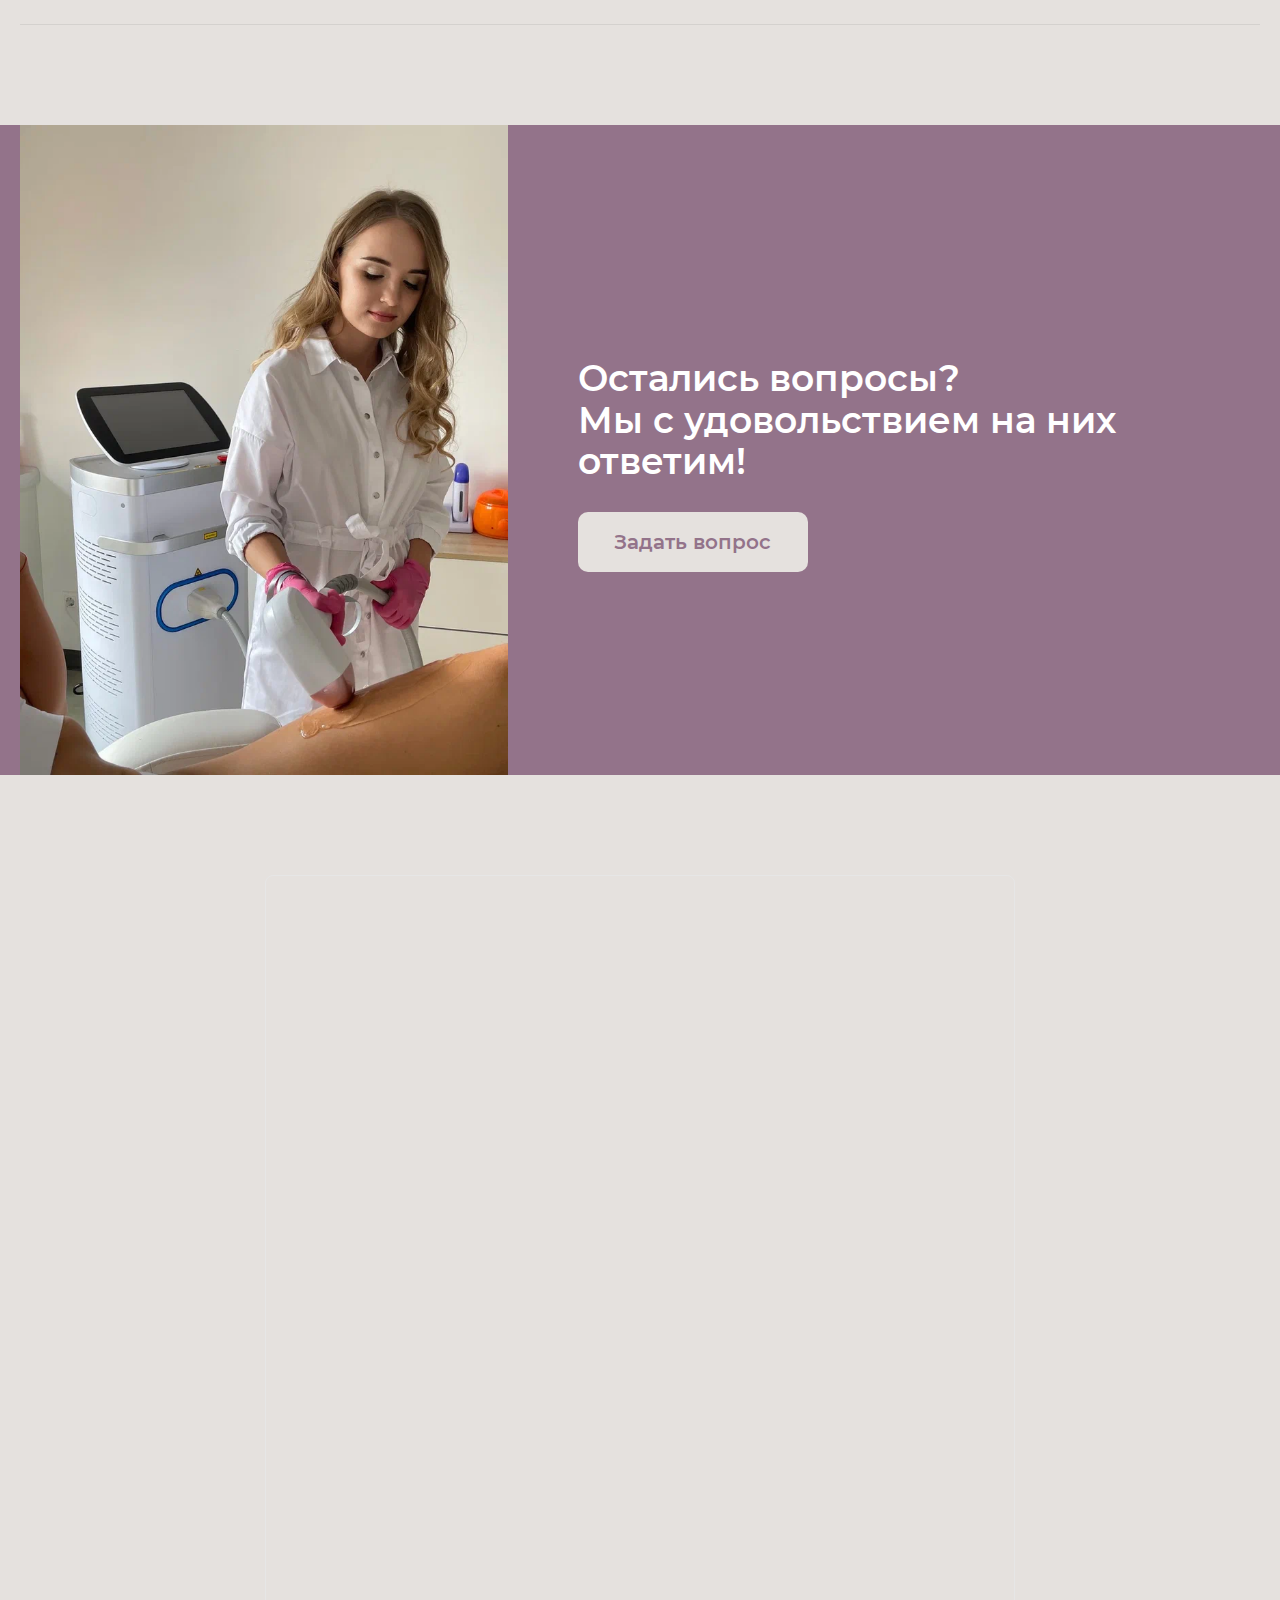
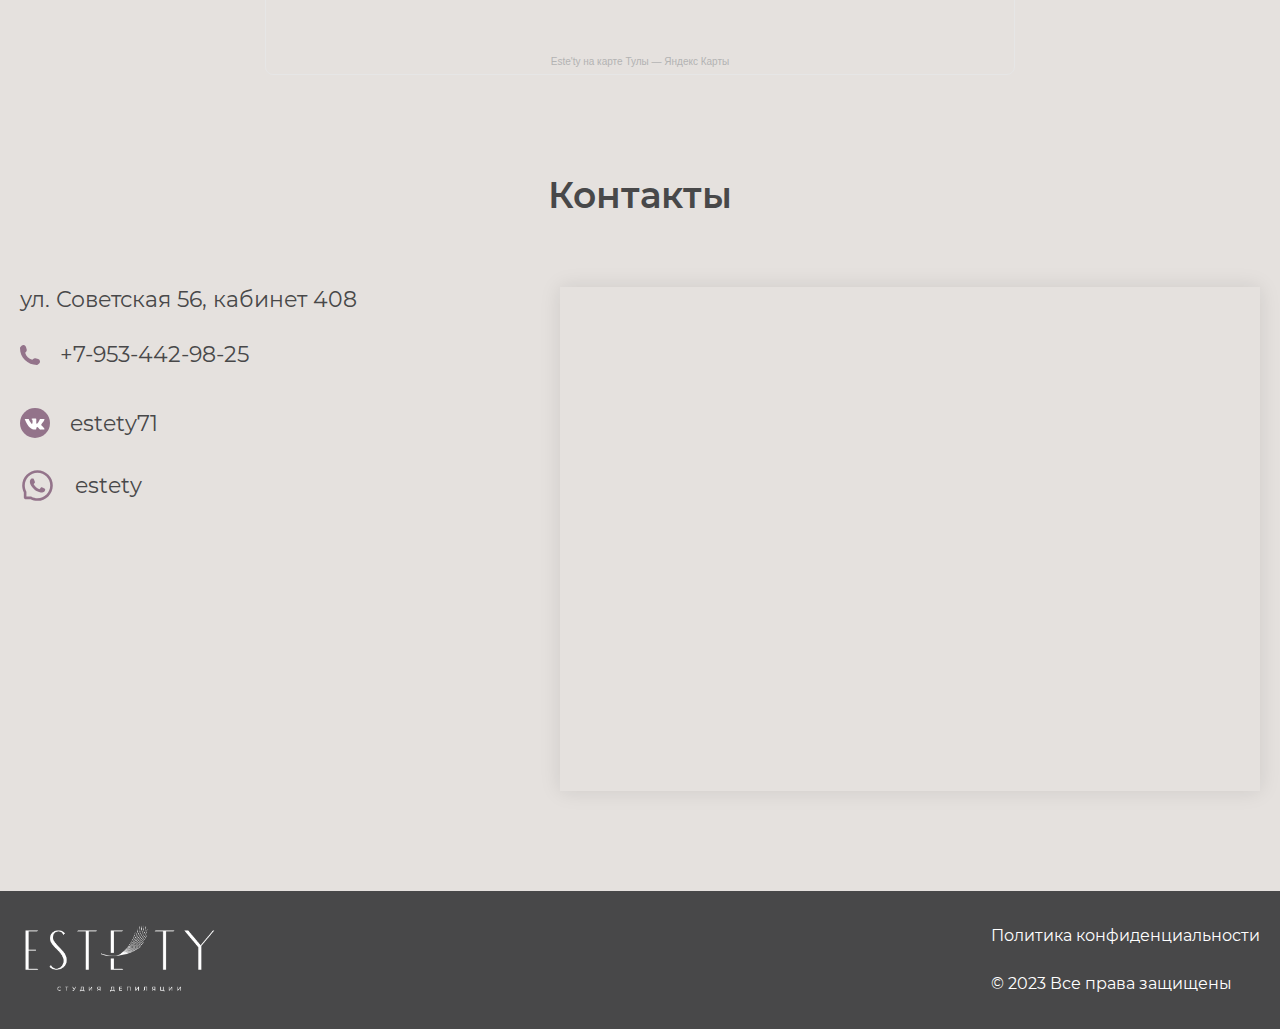
==== commit d603fca8: "fix контакты" ====
--- a/index.html
+++ b/index.html
@@ -40,14 +40,19 @@
 	</div>
 </header>
 <main>
+
+		<div class="main-slider">
+			 <div class="main-slider__slide"><img src="./images/slide4.png" alt="Слайд 4" title="Слайд 4"></div>
+		  <div class="main-slider__slide"><img src="./images/slide1.png" alt="Слайд 1" title="Слайд 1"></div>
+		  <div class="main-slider__slide"><img src="./images/slide2.png" alt="Слайд 2" title="Слайд 2"></div>
+		  <div class="main-slider__slide"><img src="./images/flowers.png" alt="Слайд 3" title="Слайд 3"></div>
+			<div class="main-slider__slide"><img src="./images/slide5.png" alt="Слайд 5" title="Слайд 5"></div>
+			<div class="main-slider__slide"><img src="./images/slide6.png" alt="Слайд 6" title="Слайд 6"></div>
+			<div class="main-slider__slide"><img src="./images/slide-f.png" alt="Слайд 7" title="Слайд 7"></div>
+			<div class="main-slider__slide"><img src="./images/sugar-2.png" alt="Слайд 8" title="Слайд 8"></div>
+		</div>
+
 	<div class="container">
-		<!--
-		<div class="main-slider">
-		  <div class="main-slider__slide"></div>
-		  <div class="main-slider__slide"></div>
-		  <div class="main-slider__slide"></div>
-		</div>
--->
 
 		<div class="about" id="about">
 			<h1> Студия депиляции и лазерной эпиляции Este'ty</h2>
@@ -58,7 +63,7 @@
 		</div>
 
 
-		<div class="banner-block banner-block--laser">
+		<div class="banner-block banner-block--laser" id="services">
 			<p class="banner-block__text">Лазерная эпиляция</p>
 			<img src="./images/laser.png">
 		</div>
@@ -70,8 +75,8 @@
 
 
 		<div class="price-slider">
-		  <div class="price-slider__slide"><img src="./images/price-sugar.png"></div>
-		  <div class="price-slider__slide"><img src="./images/price-laser.png"></div>
+		  <div class="price-slider__slide"><img src="./images/price-sugar.png" alt="Цены на шугаринг" title="Цены на шугаринг"></div>
+		  <div class="price-slider__slide"><img src="./images/price-laser.png" alt="Цены на лазерную эпиляцию" title="Цены на лазерную эпиляцию"></div>
 		</div>
 
 
@@ -214,16 +219,28 @@
 		</div>
 	</div>
 
-	<div class="container">
+	<div class="container" id="contacts">
 		<div class="contacts">
 			<h2>Контакты</h2>
 			<div class="contacts__content">
 				<div class="contacts__address">
 					<div class="contacts__address-text">ул. Советская 56, кабинет 408</div>
-					<div class="container__tel"><a href="tel:+79534429825">+7-953-442-98-25</a></div>
+					<div class="container__tel">
+<svg xmlns="http://www.w3.org/2000/svg" xmlns:xlink="http://www.w3.org/1999/xlink" version="1.1" id="Capa_1" x="0px" y="0px" width="20px" height="20px" viewBox="0 0 477.156 477.156" style="enable-background:new 0 0 477.156 477.156;" xml:space="preserve" fill="#93738a">
+<g>
+	<path d="M475.009,380.316l-2.375-7.156c-5.625-16.719-24.062-34.156-41-38.75l-62.688-17.125c-17-4.625-41.25,1.594-53.688,14.031   l-22.688,22.688c-82.453-22.28-147.109-86.938-169.359-169.375L145.9,161.94c12.438-12.438,18.656-36.656,14.031-53.656   l-17.094-62.719c-4.625-16.969-22.094-35.406-38.781-40.969L96.9,2.19c-16.719-5.563-40.563,0.063-53,12.5L9.962,48.659   C3.899,54.69,0.024,71.94,0.024,72.003c-1.187,107.75,41.063,211.562,117.281,287.781   c76.031,76.031,179.454,118.219,286.891,117.313c0.562,0,18.312-3.813,24.375-9.845l33.938-33.938   C474.946,420.878,480.571,397.035,475.009,380.316z"/>
+</g>
+</svg>
+						<a href="tel:+79534429825">+7-953-442-98-25</a></div>
 			
-					<a href="https://vk.com/estety71" target="_blank" class="contacts__icon"><img src="./images/vk.png"></a>
-					<a href="https://wa.me/79534429825" target="_blank" class="contacts__icon"><img src="./images/wa.png"></a>
+					<a href="https://vk.com/estety71" target="_blank" class="contacts__icon">
+						<svg xmlns="http://www.w3.org/2000/svg" xmlns:xlink="http://www.w3.org/1999/xlink" id="Capa_1" style="enable-background:new 0 0 112.196 112.196;" version="1.1" viewBox="0 0 112.196 112.196" xml:space="preserve" fill="#93738a" width="30px" height="30px"><g><g><circle cx="56.098" cy="56.098" id="XMLID_11_" r="56.098" style="fill:#93738a;"/></g><path d="M53.979,80.702h4.403c0,0,1.33-0.146,2.009-0.878   c0.625-0.672,0.605-1.934,0.605-1.934s-0.086-5.908,2.656-6.778c2.703-0.857,6.174,5.71,9.853,8.235   c2.782,1.911,4.896,1.492,4.896,1.492l9.837-0.137c0,0,5.146-0.317,2.706-4.363c-0.2-0.331-1.421-2.993-7.314-8.463   c-6.168-5.725-5.342-4.799,2.088-14.702c4.525-6.031,6.334-9.713,5.769-11.29c-0.539-1.502-3.867-1.105-3.867-1.105l-11.076,0.069   c0,0-0.821-0.112-1.43,0.252c-0.595,0.357-0.978,1.189-0.978,1.189s-1.753,4.667-4.091,8.636c-4.932,8.375-6.904,8.817-7.71,8.297   c-1.875-1.212-1.407-4.869-1.407-7.467c0-8.116,1.231-11.5-2.397-12.376c-1.204-0.291-2.09-0.483-5.169-0.514   c-3.952-0.041-7.297,0.012-9.191,0.94c-1.26,0.617-2.232,1.992-1.64,2.071c0.732,0.098,2.39,0.447,3.269,1.644   c1.135,1.544,1.095,5.012,1.095,5.012s0.652,9.554-1.523,10.741c-1.493,0.814-3.541-0.848-7.938-8.446   c-2.253-3.892-3.954-8.194-3.954-8.194s-0.328-0.804-0.913-1.234c-0.71-0.521-1.702-0.687-1.702-0.687l-10.525,0.069   c0,0-1.58,0.044-2.16,0.731c-0.516,0.611-0.041,1.875-0.041,1.875s8.24,19.278,17.57,28.993   C44.264,81.287,53.979,80.702,53.979,80.702L53.979,80.702z" style="fill-rule:evenodd;clip-rule:evenodd;fill:#FFFFFF;"/></g></svg>
+						<span>estety71</span>
+					</a>
+					<a href="https://wa.me/79534429825" target="_blank" class="contacts__icon">
+						<svg xmlns="http://www.w3.org/2000/svg" xmlns:xlink="http://www.w3.org/1999/xlink" t="1569683925316" class="icon" viewBox="0 0 1024 1024" version="1.1" p-id="14972" width="35px" height="35px" fill="#93738a"><defs><style type="text/css"/></defs><path d="M713.5 599.9c-10.9-5.6-65.2-32.2-75.3-35.8-10.1-3.8-17.5-5.6-24.8 5.6-7.4 11.1-28.4 35.8-35 43.3-6.4 7.4-12.9 8.3-23.8 2.8-64.8-32.4-107.3-57.8-150-131.1-11.3-19.5 11.3-18.1 32.4-60.2 3.6-7.4 1.8-13.7-1-19.3-2.8-5.6-24.8-59.8-34-81.9-8.9-21.5-18.1-18.5-24.8-18.9-6.4-0.4-13.7-0.4-21.1-0.4-7.4 0-19.3 2.8-29.4 13.7-10.1 11.1-38.6 37.8-38.6 92s39.5 106.7 44.9 114.1c5.6 7.4 77.7 118.6 188.4 166.5 70 30.2 97.4 32.8 132.4 27.6 21.3-3.2 65.2-26.6 74.3-52.5 9.1-25.8 9.1-47.9 6.4-52.5-2.7-4.9-10.1-7.7-21-13z" p-id="14973"/><path d="M925.2 338.4c-22.6-53.7-55-101.9-96.3-143.3-41.3-41.3-89.5-73.8-143.3-96.3C630.6 75.7 572.2 64 512 64h-2c-60.6 0.3-119.3 12.3-174.5 35.9-53.3 22.8-101.1 55.2-142 96.5-40.9 41.3-73 89.3-95.2 142.8-23 55.4-34.6 114.3-34.3 174.9 0.3 69.4 16.9 138.3 48 199.9v152c0 25.4 20.6 46 46 46h152.1c61.6 31.1 130.5 47.7 199.9 48h2.1c59.9 0 118-11.6 172.7-34.3 53.5-22.3 101.6-54.3 142.8-95.2 41.3-40.9 73.8-88.7 96.5-142 23.6-55.2 35.6-113.9 35.9-174.5 0.3-60.9-11.5-120-34.8-175.6z m-151.1 438C704 845.8 611 884 512 884h-1.7c-60.3-0.3-120.2-15.3-173.1-43.5l-8.4-4.5H188V695.2l-4.5-8.4C155.3 633.9 140.3 574 140 513.7c-0.4-99.7 37.7-193.3 107.6-263.8 69.8-70.5 163.1-109.5 262.8-109.9h1.7c50 0 98.5 9.7 144.2 28.9 44.6 18.7 84.6 45.6 119 80 34.3 34.3 61.3 74.4 80 119 19.4 46.2 29.1 95.2 28.9 145.8-0.6 99.6-39.7 192.9-110.1 262.7z" p-id="14974"/></svg>
+						<span>estety</span>
+					</a>
 				</div>
 			<div style="box-shadow: 0px 0px 20px 0px rgba(0, 0, 0, 0.1);">
 				<iframe src="https://yandex.ru/map-widget/v1/?um=constructor%3Ae27336c1263eff4051b55c9570c02c8001396f7e6d663c7690478b06a2aec391&amp;source=constructor" width="700" height="500" frameborder="0"></iframe>
@@ -285,5 +302,22 @@
 	</div>
 </div>
 
+<div class="popup-back popup-back--discount ">
+	<div class="popup-close">
+		<svg role="presentation" class="t-popup__close-icon" width="23px" height="23px" viewBox="0 0 23 23" version="1.1" xmlns="http://www.w3.org/2000/svg" xmlns:xlink="http://www.w3.org/1999/xlink"><g stroke="none" stroke-width="1" fill="#fff" fill-rule="evenodd"><rect transform="translate(11.313708, 11.313708) rotate(-45.000000) translate(-11.313708, -11.313708) " x="10.3137085" y="-3.6862915" width="2" height="30"></rect><rect transform="translate(11.313708, 11.313708) rotate(-315.000000) translate(-11.313708, -11.313708) " x="10.3137085" y="-3.6862915" width="2" height="30"></rect></g></svg>
+	</div>
+
+	<div class="popup-content popup-content--discount">
+		<div class="popup-content__wrapper">
+			<div class="popup-content__text">
+			<h2>Дарим скидку 20% на первое посещение!</h2>
+			<p>Скидка доступна только на первое посещение. С другими акциями не суммируется.</p>
+			<a href="https://n794625.yclients.com/" target="_blank" class="button">Записаться</a>
+		</div>
+		<img src="./images/flowers.png">
+		</div>
+	</div>
+</div>
+
 </body>
 </html>--- a/css/main.css
+++ b/css/main.css
@@ -149,17 +149,7 @@
 }
 
 .main-slider {
-	width: 1440px;
-	width: 100%;
-	height: 200px;
-	margin: 100px 0;
-}
-
-.main-slider__slide {
-	background: #fff;
-	width: 100%;
-	height: 200px;
-	border-radius: 20px;
+	display: none;
 }
 
 .price-slider {
@@ -252,7 +242,7 @@
 .button {
     text-decoration: none;
     max-width: 230px;
-    height: 55px;
+    height: 60px;
     background: #93738a;
     color: #fff;
     border-radius: 10px;
@@ -449,25 +439,36 @@
 	font-size: 22px;
 }
 
+.contacts iframe {
+	border-radius: 10px;
+}
+
 .container__tel {
+	display: flex;
+	align-items: center;
 	margin: 30px 0 40px;
 }
 
 .container__tel a {
+	margin-left: 20px;
+	display: inline-block;
 	text-decoration: none;
-	border-bottom: 1px solid;
 	color: #484849;
-}
-
-.container__tel a:hover {
-	color: #93738a;
+	border-bottom: 1px solid transparent;
+	transition: all 0.3s;
 }
 
 .contacts__icon {
-	width: 40px;
-	height: 40px;
+	display: flex;
+	align-items: center;
+	margin-bottom: 30px;
+	text-decoration: none;
+	color: #484849;
+}
+
+.contacts__icon span {
 	display: inline-block;
-	margin-right: 30px;
+	margin-left: 20px;
 }
 
 .contacts__icon img {
--- a/css/media.css
+++ b/css/media.css
@@ -15,11 +15,11 @@
 	}
 
 	.header-wrapper {
-		width: 95%;
+		width: 100%;
 	}
 
 	main {
-		margin-top: 180px;
+		margin-top: 95px;
 	}
 
 	.header-menu {
@@ -50,6 +50,30 @@
 		font-size: 18px;
 	}
 
+	.main-slider {
+		width: 100%;
+		height: 500px;
+		margin: 0 0 100px;
+		display: block;
+	}
+
+	.main-slider__slide {
+		background: #fff;
+		width: 100%;
+		height: 500px;
+	}
+
+	.main-slider__slide img {
+		margin: auto;
+	    width: 100%;
+	    object-fit: cover;
+	    height: 100%;
+	}
+
+	.about {
+		margin-bottom: 100px;
+	}
+
 	.popup-close {
 		top: 10px;
 	}
@@ -70,6 +94,7 @@
 
 	.popup-content__wrapper {
 		flex-direction: column;
+		justify-content: center;
 	}
 
 	.popup-content__text p {
@@ -122,15 +147,19 @@
 	.contacts iframe {
 		width: 100%;
 	}
+
+	.ya-reviews {
+		width: 100%;
+	}
 }
 
 @media screen and (max-width: 600px) {
 	h1 {
-		font-size: 34px;
+		font-size: 32px;
 	}
 
 	h2 {
-		font-size: 30px;
+		font-size: 28px;
 	}
 
 	p.anons {
@@ -138,15 +167,11 @@
 	}
 
 	main {
-		margin-top: 150px;
+		margin-top: 83px;
 	}
 
 	.popup-content img {
 		height: 300px;
-	}
-
-	.header-wrapper {
-		width: 91%;
 	}
 
 	.header-logo img {
@@ -158,8 +183,8 @@
 		margin: 50px auto;
 	}
 
-	.ya-reviews {
-		width: 100%;
+	.about-more {
+		margin: 50px auto 100px;
 	}
 
 	.about-more__item-title {
@@ -172,6 +197,10 @@
 		font-size: 16px;
 	}
 
+	.contacts h2 {
+		margin-bottom: 50px;
+	}
+
 	.footer__wrapper {
 		flex-direction: column;
     	text-align: center;
@@ -180,4 +209,36 @@
 	.footer__wrapper img {
 		margin-bottom: 40px;
 	}
+
+	.questions__wrapper {
+		padding: 0;
+	}
+
+	.questions__content {
+		padding: 20px;
+	}
+
+	.popup-content__text {
+		margin: auto;
+		z-index: 5;
+	}
+
+	.popup-content__wrapper img {
+	    position: absolute;
+	    left: 0;
+	    top: 0;
+	    width: 100%;
+	    height: 100%;
+	    z-index: 1;
+	    opacity: 0.1;
+	    object-fit: cover;
+	}
+
+	.contacts__address {
+		font-size: 20px;
+	}
+
+	.price-slider {
+		margin: 50px auto;
+	}
 }